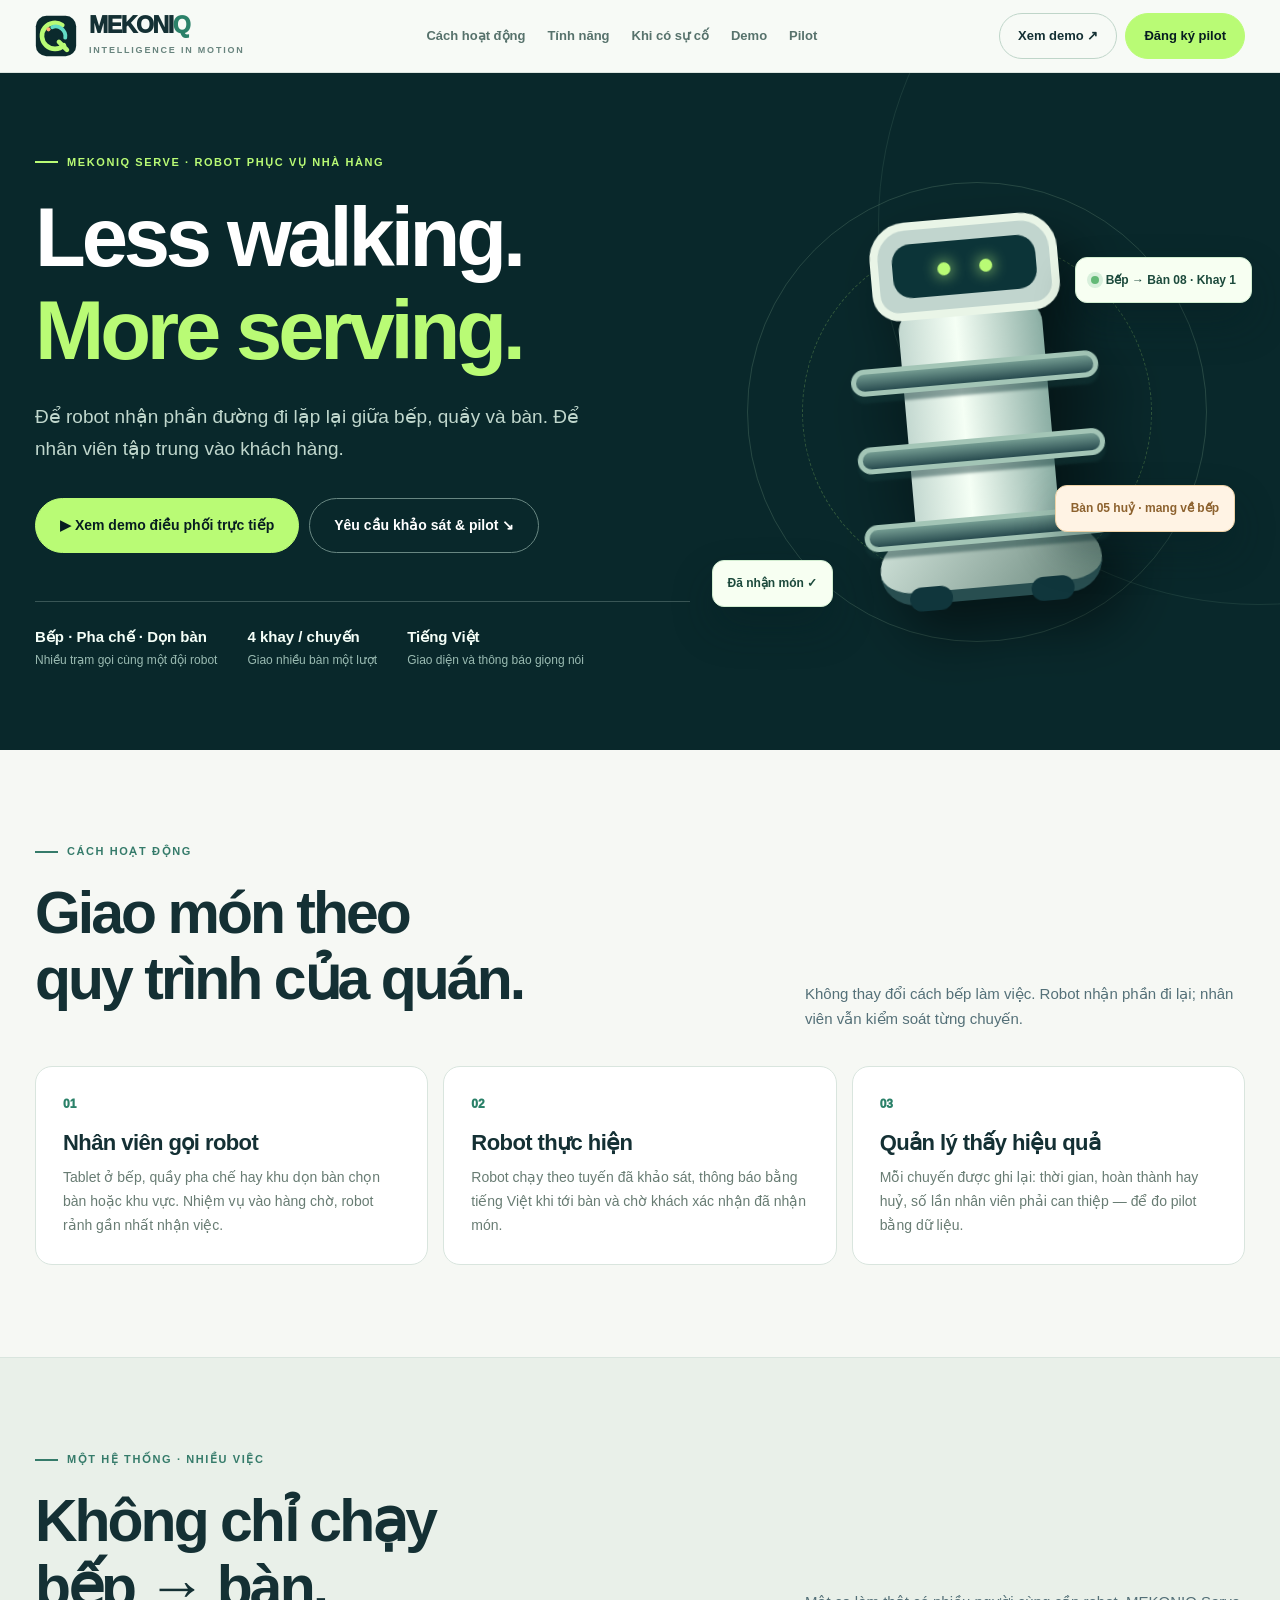
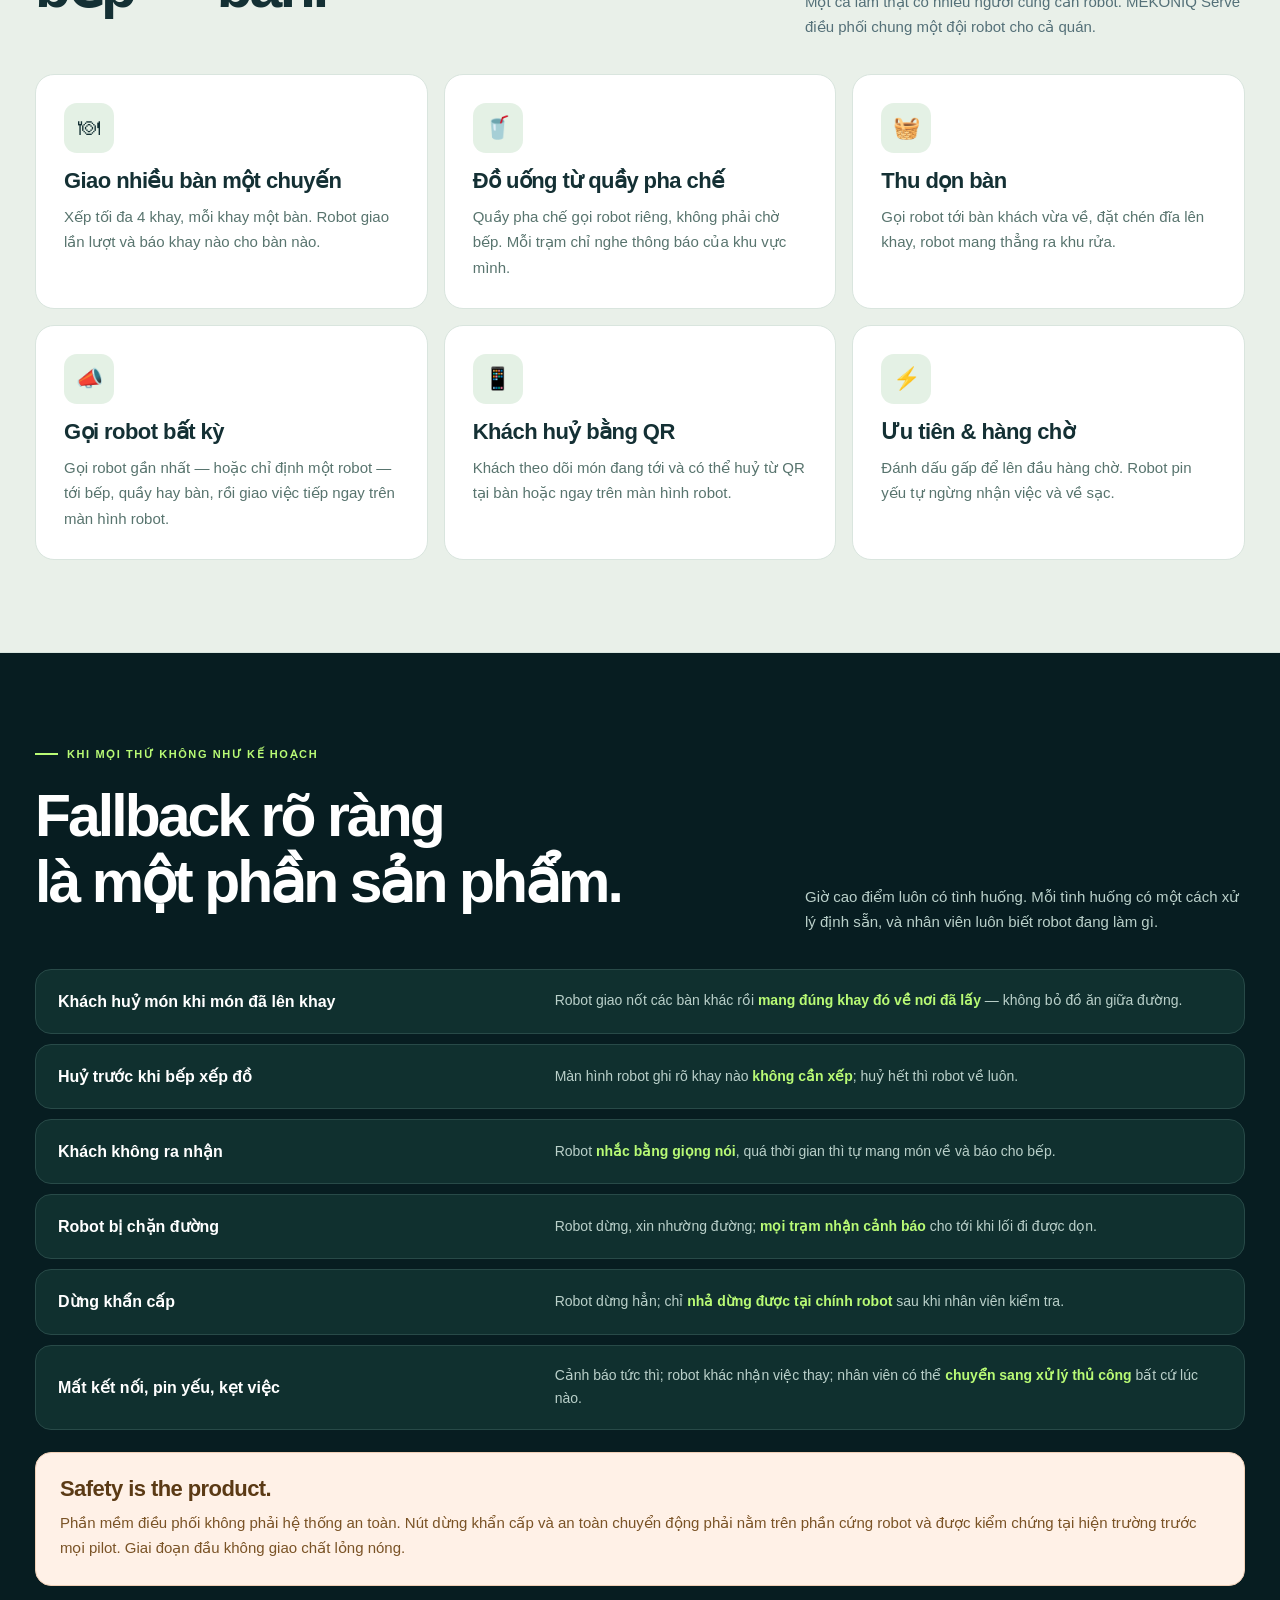
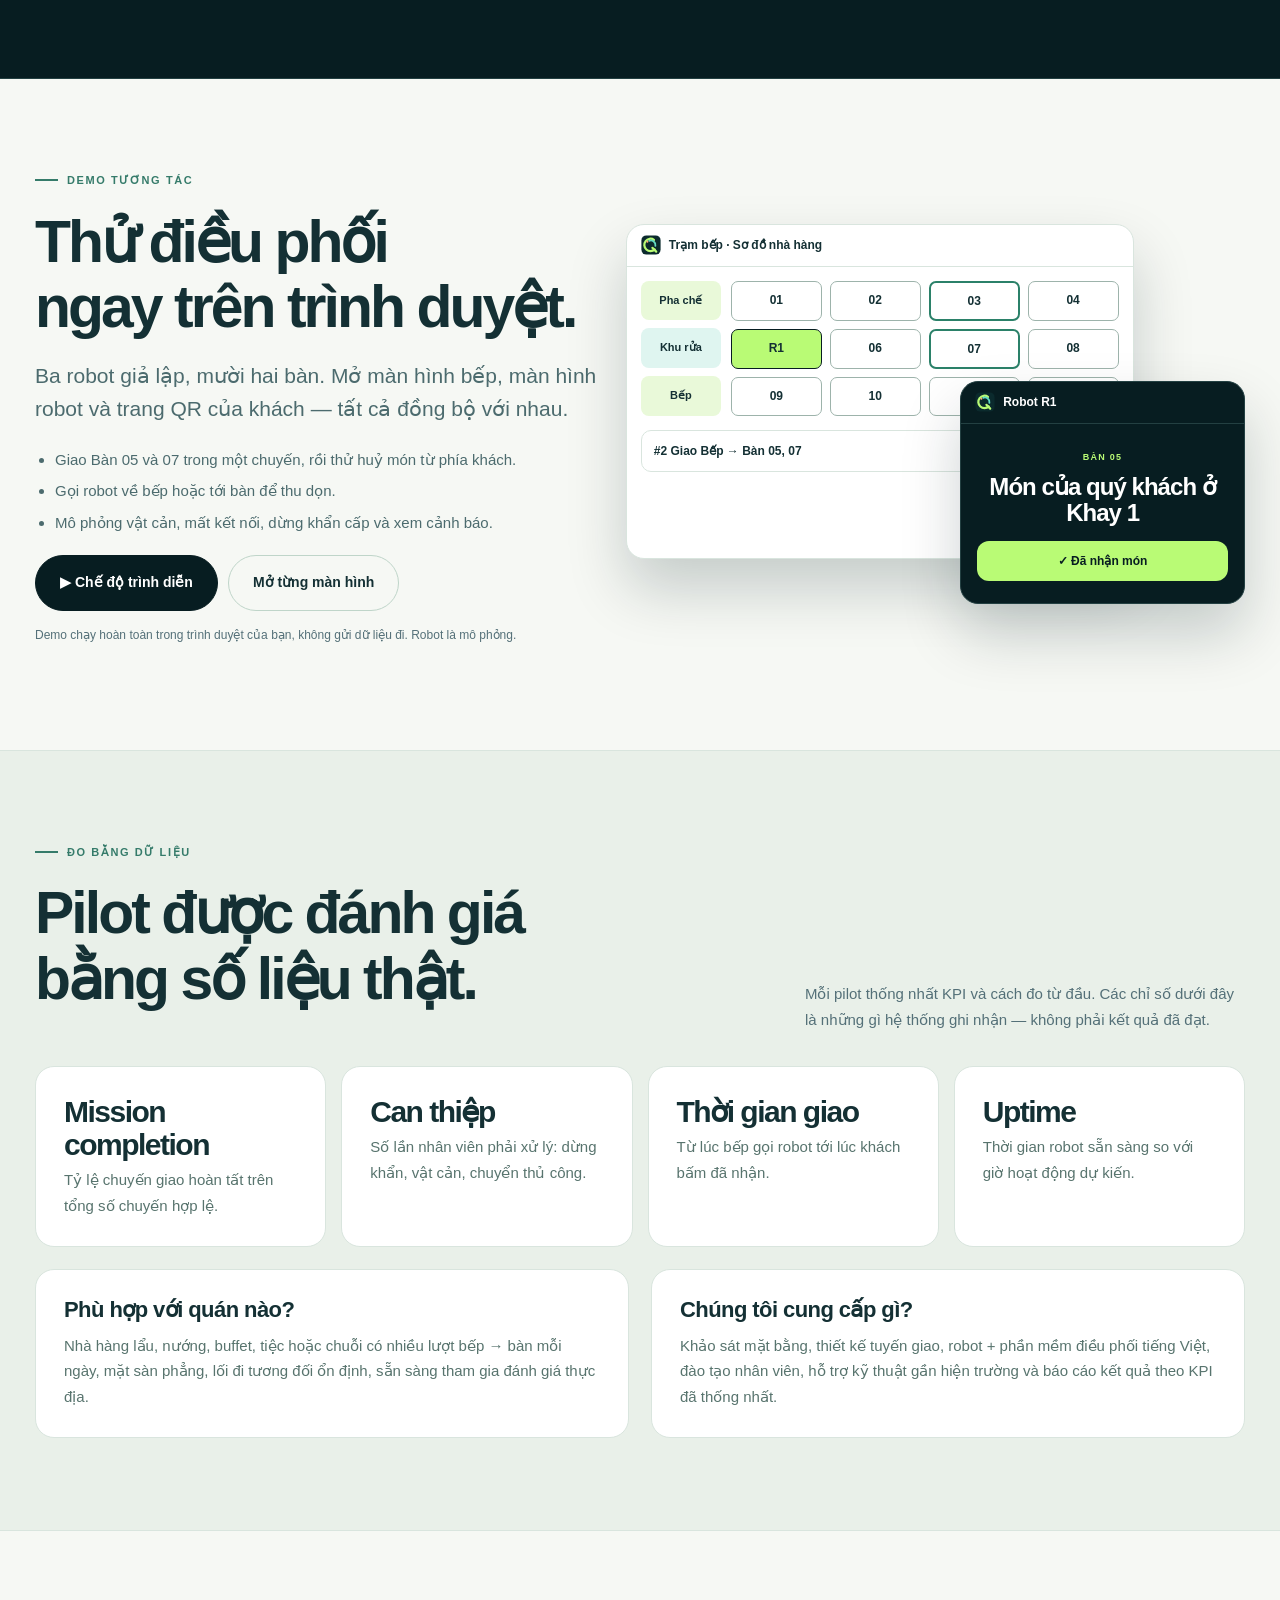
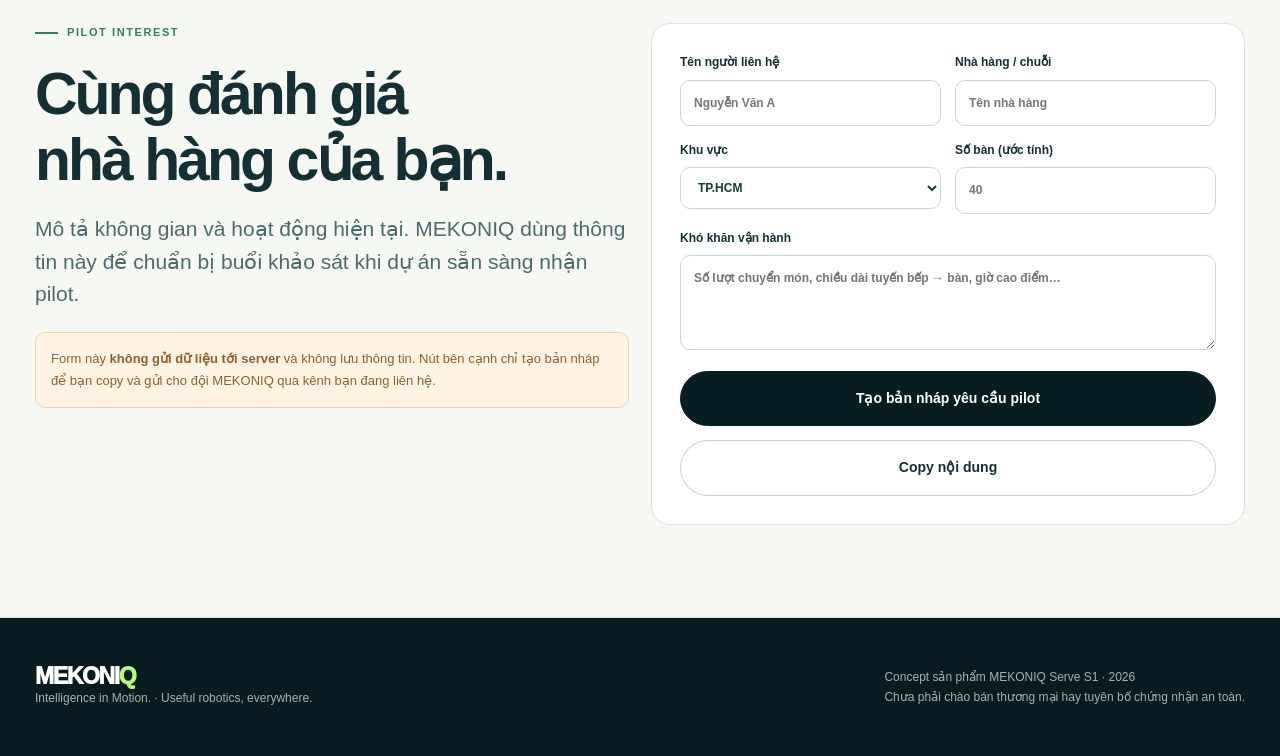
==== index.html @ 447e4af4 "landing page + demo" ====
<!doctype html>
<html lang="vi">
<head>
<meta charset="utf-8">
<meta name="viewport" content="width=device-width,initial-scale=1">
<title>MEKONIQ Serve · Robot phục vụ nhà hàng</title>
<meta name="description" content="MEKONIQ Serve — robot giao món, đồ uống và thu dọn bàn cho nhà hàng Việt Nam. Less walking. More serving. Xem demo điều phối trực tiếp.">
<meta property="og:title" content="MEKONIQ Serve · Less walking. More serving.">
<meta property="og:description" content="Robot giao món trong nhà hàng: điều phối từ nhiều trạm, xử lý huỷ món và sự cố rõ ràng. Xem demo tương tác.">
<meta name="theme-color" content="#071d21">
<link rel="icon" href="demo/logo.svg">
<style>
  :root { --dark: #071d21; --deep: #0d2b2e; --ink: #143034; --gray: #547078; --light: #edf4f0; --pale: #f6f8f4; --mint: #b9fb75; --green: #2b8169;
    --line: #d9e5de; --orange: #ff9f68; --blue: #63dcc5; --radius: 19px; }
  * { box-sizing: border-box; }
  html { scroll-behavior: smooth; scroll-padding-top: 84px; }
  body { margin: 0; color: var(--ink); background: var(--pale); font: 15px/1.7 -apple-system, BlinkMacSystemFont, "Segoe UI", Roboto, Arial, sans-serif; }
  a { color: inherit; text-decoration: none; }
  button, input, select, textarea { font: inherit; }
  button { cursor: pointer; }
  .container { width: min(1210px, calc(100% - 58px)); margin: auto; }
  h1, h2, h3, p { margin-top: 0; }
  h1, h2, h3 { line-height: 1.12; letter-spacing: -.05em; }
  h2 { font-size: clamp(36px, 4.6vw, 62px); margin-bottom: 20px; }
  h3 { font-size: 22px; letter-spacing: -.026em; margin-bottom: 10px; }
  .eyebrow { display: flex; align-items: center; gap: 9px; text-transform: uppercase; letter-spacing: .145em; font-size: 11px; font-weight: 900; color: #357b6a; margin-bottom: 19px; }
  .eyebrow:before { content: ""; width: 23px; height: 2px; background: currentColor; }
  .dark .eyebrow, .hero .eyebrow { color: var(--mint); }
  .lead { font-size: clamp(18px, 2vw, 21px); line-height: 1.56; color: #4c6b6e; }
  .muted { color: var(--gray); }
  .small { font-size: 12px; }

  /* Nav */
  .top { position: sticky; top: 0; z-index: 100; background: rgba(247, 250, 246, .94); backdrop-filter: blur(17px); border-bottom: 1px solid #dce5df; }
  .nav { height: 72px; display: flex; justify-content: space-between; align-items: center; gap: 14px; }
  .identity { display: flex; align-items: center; gap: 12px; white-space: nowrap; }
  .identity img { width: 42px; height: 42px; }
  .wordmark { font-weight: 950; letter-spacing: -.06em; font-size: 23px; line-height: 1; }
  .wordmark span { color: var(--green); }
  .identity small { display: block; letter-spacing: .2em; color: #68847e; text-transform: uppercase; font-size: 9px; font-weight: 850; margin-top: 6px; }
  .navlinks { display: flex; gap: 22px; align-items: center; }
  .navlinks a { font-size: 13px; font-weight: 800; color: #57726c; }
  .navlinks a:hover { color: #1f7064; }
  .btn { border: 1px solid #bfd5c9; border-radius: 999px; padding: 11px 18px; background: transparent; color: var(--ink); font-size: 13px; font-weight: 850;
    display: inline-flex; align-items: center; justify-content: center; gap: 7px; transition: transform .2s, background .2s; white-space: nowrap; }
  .btn:hover { transform: translateY(-2px); }
  .btn.primary { background: var(--mint); border-color: var(--mint); color: var(--dark); }
  .btn.darkbtn { background: var(--dark); border-color: var(--dark); color: #fff; }
  .btn.outline-light { color: #fff; border-color: #688782; }
  .btn.big { padding: 15px 24px; font-size: 14px; }

  /* Hero (from the concept landing in the company blueprint) */
  .hero { background: #09282b; color: #fff; position: relative; overflow: hidden; }
  .hero:after { position: absolute; content: ""; height: 760px; width: 760px; border: 1px solid #5e877435; border-radius: 50%; right: -360px; top: -230px; pointer-events: none; }
  .hero-grid { position: relative; z-index: 1; min-height: 640px; padding: 80px 0; display: grid; grid-template-columns: 1.1fr .9fr; gap: 20px; align-items: center; }
  .hero h1 { font-size: clamp(48px, 6.5vw, 88px); margin: 12px 0 24px; }
  .hero h1 em { font-style: normal; color: var(--mint); }
  .hero p { color: #c0d7cd; font-size: 19px; max-width: 560px; }
  .hero-buttons { display: flex; gap: 10px; flex-wrap: wrap; margin-top: 32px; }
  .hero-meta { display: flex; gap: 30px; flex-wrap: wrap; padding-top: 22px; border-top: 1px solid #395656; margin-top: 48px; color: #9abbb2; font-size: 12px; }
  .hero-meta b { display: block; color: #f5fff8; font-size: 15px; }
  .visual { min-height: 480px; position: relative; display: flex; align-items: center; justify-content: center; }
  .ring { position: absolute; border: 1px solid #729c8147; border-radius: 50%; width: 460px; height: 460px; animation: spin 40s linear infinite; }
  .ring.two { width: 350px; height: 350px; border-color: #b9fb753b; border-style: dashed; animation-direction: reverse; }
  @keyframes spin { to { transform: rotate(360deg); } }
  .robot { width: 230px; height: 398px; position: relative; transform: rotate(-5deg); filter: drop-shadow(20px 30px 27px #0007); z-index: 2; animation: bob 4s ease-in-out infinite; }
  @keyframes bob { 50% { transform: rotate(-5deg) translateY(-8px); } }
  .robot .head { position: absolute; z-index: 3; top: 4px; left: 21px; width: 188px; height: 98px; border: 8px solid #e9f5e7; background: #c1d5ce; border-radius: 37px 37px 27px 27px; }
  .robot .face { position: absolute; inset: 14px; background: #0c3438; border-radius: 19px; display: flex; gap: 29px; align-items: center; justify-content: center; }
  .robot .eye { width: 13px; height: 13px; background: var(--mint); border-radius: 100%; box-shadow: 0 0 15px #c3ff80; animation: blink 5s infinite; }
  @keyframes blink { 0%, 94%, 100% { transform: scaleY(1); } 97% { transform: scaleY(.1); } }
  .robot .body { position: absolute; top: 91px; left: 44px; width: 144px; height: 247px; background: linear-gradient(90deg, #c3d8d0, #f5fff5 40%, #8baea4); border-radius: 23px; }
  .robot .tray { position: absolute; z-index: 5; left: -8px; width: 248px; height: 27px; border-radius: 14px; background: linear-gradient(#739b91, #284b4f); border: 5px solid #a3c5b6; box-shadow: 0 7px 3px #153b3d77; }
  .robot .t1 { top: 147px; } .robot .t2 { top: 225px; } .robot .t3 { top: 303px; }
  .robot .base { position: absolute; bottom: 12px; left: 5px; width: 222px; height: 66px; border-radius: 36px; background: linear-gradient(130deg, #d0e2d9, #67857a); border-bottom: 12px solid #284e50; }
  .robot .wheel { position: absolute; bottom: 5px; background: #10363c; width: 43px; height: 24px; border-radius: 12px; }
  .robot .wa { left: 32px; } .robot .wb { right: 33px; }
  .float { position: absolute; z-index: 8; background: #f7fff2; padding: 12px 15px; border: 1px solid #d1edd0; border-radius: 12px; color: #1c4a3c; box-shadow: 0 20px 40px #071d2155; font-weight: 900; font-size: 12px; }
  .float.one { right: -7px; top: 85px; }
  .float.two { left: 2px; bottom: 45px; }
  .float.three { right: 10px; bottom: 120px; background: #fff3e4; border-color: #efd2a6; color: #8d622f; }
  .float i { display: inline-block; width: 8px; height: 8px; border-radius: 50%; background: #63b977; box-shadow: 0 0 0 4px #d8f0dc; margin-right: 7px; }
  @media (prefers-reduced-motion: reduce) { .ring, .robot, .robot .eye { animation: none; } html { scroll-behavior: auto; } }

  /* Sections */
  .section { padding: 92px 0; border-bottom: 1px solid var(--line); }
  .section.tint { background: #e9f0e9; }
  .section.dark { background: var(--dark); color: #fff; border-color: #234042; }
  .section.dark p { color: #bad0ca; }
  .section-head { display: flex; justify-content: space-between; gap: 28px; align-items: flex-end; margin-bottom: 34px; }
  .section-head p { max-width: 440px; margin: 0; color: var(--gray); }
  .dark .section-head p { color: #bad0ca; }
  .cols2 { display: grid; grid-template-columns: 1fr 1fr; gap: 22px; }
  .cols3 { display: grid; grid-template-columns: repeat(3, 1fr); gap: 16px; }
  .cols4 { display: grid; grid-template-columns: repeat(4, 1fr); gap: 15px; }
  .card { background: #fff; border: 1px solid var(--line); border-radius: var(--radius); padding: 28px; min-width: 0; }
  .card p { color: #58746e; margin-bottom: 0; }
  .card.darkcard { background: #183b3c; color: #f5fff8; border-color: #345b53; }
  .card.darkcard p { color: #b4cec4; }
  .iconbox { width: 50px; height: 50px; border-radius: 13px; background: #e4f1e5; display: grid; place-items: center; font-size: 22px; margin-bottom: 16px; }
  .darkcard .iconbox { background: #234a4a; }
  .steps { counter-reset: s; display: grid; grid-template-columns: repeat(3, 1fr); gap: 15px; }
  .step { background: #fff; border: 1px solid var(--line); padding: 27px; border-radius: 17px; }
  .step:before { counter-increment: s; content: "0" counter(s); display: block; color: var(--green); font-size: 12px; font-weight: 950; margin-bottom: 17px; }
  .step p { color: #687c73; font-size: 14px; margin: 0; }
  .callout { background: #e1efdf; border: 1px solid #bfdbbc; border-radius: 16px; padding: 24px; }
  .callout.warn { background: #fff1e7; border-color: #f1d0b7; }
  .callout h3 { margin: 0 0 8px; }
  .callout p { margin: 0; }

  /* Fallback table */
  .cases { display: grid; gap: 10px; }
  .case { display: grid; grid-template-columns: 1fr 1.4fr; gap: 20px; align-items: center; padding: 18px 22px; border-radius: 16px; background: #10302f; border: 1px solid #284a48; }
  .case b { font-size: 16px; color: #fff; }
  .case span { color: #bad0ca; font-size: 14px; }
  .case span strong { color: var(--mint); font-weight: 800; }

  /* Demo block */
  .demo { display: grid; grid-template-columns: 1fr 1.1fr; gap: 28px; align-items: center; }
  .screens { position: relative; min-height: 380px; }
  .scr { position: absolute; border-radius: 18px; box-shadow: 0 30px 60px #071d2133; overflow: hidden; border: 1px solid var(--line); background: #fff; font-size: 12px; }
  .scr .bar { display: flex; align-items: center; gap: 8px; padding: 10px 14px; border-bottom: 1px solid var(--line); font-weight: 900; }
  .scr .bar img { width: 20px; }
  .scr.station { inset: 0 18% 12% 0; }
  .scr.robotscr { right: 0; bottom: 0; width: 46%; background: var(--dark); color: #fff; border-color: #234042; }
  .scr.robotscr .bar { border-color: #234042; }
  .map { display: grid; grid-template-columns: 80px 1fr; gap: 10px; padding: 14px; }
  .zones { display: grid; gap: 8px; }
  .zones div { border-radius: 8px; padding: 10px 6px; text-align: center; font-weight: 800; font-size: 11px; background: #e9f9d9; }
  .zones div:nth-child(2) { background: #dff5f0; }
  .tbls { display: grid; grid-template-columns: repeat(4, 1fr); gap: 8px; align-content: center; }
  .tbls span { border: 1.5px solid #9db3ab; border-radius: 7px; text-align: center; padding: 8px 0; font-weight: 900; }
  .tbls span.on { border-color: var(--green); border-width: 2.5px; }
  .tbls span.r { background: var(--mint); border-color: var(--dark); }
  .mrow { margin: 0 14px 14px; padding: 10px 12px; border: 1px solid var(--line); border-radius: 10px; display: flex; justify-content: space-between; gap: 8px; }
  .mrow em { font-style: normal; background: #e4f6f2; border-radius: 99px; padding: 0 8px; font-weight: 800; }
  .robotscr .inner { padding: 22px 16px; text-align: center; }
  .robotscr .inner small { color: var(--mint); font-weight: 900; letter-spacing: .14em; font-size: 9px; }
  .robotscr .inner b { display: block; font-size: 24px; letter-spacing: -.04em; line-height: 1.1; margin: 8px 0 14px; }
  .robotscr .inner i { display: block; font-style: normal; background: var(--mint); color: var(--dark); border-radius: 12px; padding: 10px; font-weight: 900; }
  .demo ul { padding-left: 20px; color: #4c6b6e; }
  .demo li { margin-bottom: 6px; }

  .kpis .card b { display: block; font-size: 30px; letter-spacing: -.05em; line-height: 1.1; margin-bottom: 6px; }

  /* Form */
  .form { display: grid; grid-template-columns: 1fr 1fr; gap: 14px; }
  .form label { display: block; font-size: 12px; font-weight: 850; }
  .form input, .form select, .form textarea { width: 100%; border: 1px solid #c6d8ca; background: #fff; border-radius: 10px; padding: 12px 13px; margin-top: 7px; color: #173c33; }
  .form textarea { min-height: 95px; resize: vertical; }
  .form .wide { grid-column: span 2; }
  .form .output { border: 1px solid #cae3c0; background: #edfae5; padding: 14px; border-radius: 10px; white-space: pre-wrap; word-break: break-word; font-size: 12px; }
  .note { background: #fff3e4; border: 1px solid #efd2a6; border-radius: 10px; padding: 15px; color: #8d622f; font-size: 13px; }

  .footer { background: #081b20; padding: 47px 0; color: #abc7bb; }
  .footer .content { display: flex; justify-content: space-between; gap: 22px; align-items: center; flex-wrap: wrap; }
  .footer .wordmark { color: #fff; }
  .footer .wordmark span { color: var(--mint); }
  .foot-note { font-size: 12px; color: #9cb6a9; }

  @media (max-width: 1100px) {
    .navlinks { display: none; }
    .cols4 { grid-template-columns: repeat(2, 1fr); }
    .visual { transform: scale(.88); }
  }
  @media (max-width: 860px) {
    .container { width: calc(100% - 32px); }
    .hero-grid { grid-template-columns: 1fr; padding: 56px 0 10px; gap: 0; min-height: 0; }
    .visual { min-height: 380px; transform: scale(.75); transform-origin: center top; }
    .float.one { right: 10px; } .float.two { left: 8px; }
    .section { padding: 62px 0; }
    .section-head { display: block; }
    .section-head p { margin-top: 14px; }
    .cols2, .cols3, .steps, .demo { grid-template-columns: 1fr; }
    .case { grid-template-columns: 1fr; gap: 4px; }
    .form { grid-template-columns: 1fr; }
    .form .wide { grid-column: 1; }
    .hero-buttons .btn { width: 100%; }
    .card { padding: 22px; }
    .screens { min-height: 340px; }
  }
  @media (max-width: 520px) {
    .cols4 { grid-template-columns: 1fr; }
    .nav .btn.primary { display: none; }
    .scr.robotscr { width: 58%; }
  }
</style>
</head>
<body>
<header class="top"><div class="container nav">
  <a class="identity" href="#top" aria-label="MEKONIQ — trang chủ"><img src="demo/logo.svg" alt="">
    <div><div class="wordmark">MEKONI<span>Q</span></div><small>Intelligence in Motion</small></div></a>
  <nav class="navlinks" aria-label="Chính">
    <a href="#how">Cách hoạt động</a><a href="#capabilities">Tính năng</a><a href="#fallback">Khi có sự cố</a><a href="#demo">Demo</a><a href="#pilot">Pilot</a>
  </nav>
  <div style="display:flex;gap:8px"><a class="btn" href="demo/showcase.html">Xem demo ↗</a><a class="btn primary" href="#pilot">Đăng ký pilot</a></div>
</div></header>

<main id="top">
  <section class="hero"><div class="container hero-grid">
    <div>
      <div class="eyebrow">MEKONIQ Serve · Robot phục vụ nhà hàng</div>
      <h1>Less walking.<br><em>More serving.</em></h1>
      <p>Để robot nhận phần đường đi lặp lại giữa bếp, quầy và bàn. Để nhân viên tập trung vào khách hàng.</p>
      <div class="hero-buttons">
        <a href="demo/showcase.html" class="btn primary big">▶ Xem demo điều phối trực tiếp</a>
        <a href="#pilot" class="btn outline-light big">Yêu cầu khảo sát &amp; pilot ↘</a>
      </div>
      <div class="hero-meta">
        <div><b>Bếp · Pha chế · Dọn bàn</b>Nhiều trạm gọi cùng một đội robot</div>
        <div><b>4 khay / chuyến</b>Giao nhiều bàn một lượt</div>
        <div><b>Tiếng Việt</b>Giao diện và thông báo giọng nói</div>
      </div>
    </div>
    <div class="visual" aria-hidden="true">
      <div class="ring"></div><div class="ring two"></div>
      <div class="robot"><div class="head"><div class="face"><i class="eye"></i><i class="eye"></i></div></div><div class="body"></div>
        <div class="tray t1"></div><div class="tray t2"></div><div class="tray t3"></div><div class="base"></div><div class="wheel wa"></div><div class="wheel wb"></div></div>
      <div class="float one"><i></i>Bếp → Bàn 08 · Khay 1</div>
      <div class="float two">Đã nhận món ✓</div>
      <div class="float three">Bàn 05 huỷ · mang về bếp</div>
    </div>
  </div></section>

  <section class="section" id="how"><div class="container">
    <div class="section-head"><div><div class="eyebrow">Cách hoạt động</div><h2>Giao món theo<br>quy trình của quán.</h2></div>
      <p>Không thay đổi cách bếp làm việc. Robot nhận phần đi lại; nhân viên vẫn kiểm soát từng chuyến.</p></div>
    <div class="steps">
      <div class="step"><h3>Nhân viên gọi robot</h3><p>Tablet ở bếp, quầy pha chế hay khu dọn bàn chọn bàn hoặc khu vực. Nhiệm vụ vào hàng chờ, robot rảnh gần nhất nhận việc.</p></div>
      <div class="step"><h3>Robot thực hiện</h3><p>Robot chạy theo tuyến đã khảo sát, thông báo bằng tiếng Việt khi tới bàn và chờ khách xác nhận đã nhận món.</p></div>
      <div class="step"><h3>Quản lý thấy hiệu quả</h3><p>Mỗi chuyến được ghi lại: thời gian, hoàn thành hay huỷ, số lần nhân viên phải can thiệp — để đo pilot bằng dữ liệu.</p></div>
    </div>
  </div></section>

  <section class="section tint" id="capabilities"><div class="container">
    <div class="section-head"><div><div class="eyebrow">Một hệ thống · nhiều việc</div><h2>Không chỉ chạy<br>bếp → bàn.</h2></div>
      <p>Một ca làm thật có nhiều người cùng cần robot. MEKONIQ Serve điều phối chung một đội robot cho cả quán.</p></div>
    <div class="cols3">
      <div class="card"><div class="iconbox">🍽</div><h3>Giao nhiều bàn một chuyến</h3><p>Xếp tối đa 4 khay, mỗi khay một bàn. Robot giao lần lượt và báo khay nào cho bàn nào.</p></div>
      <div class="card"><div class="iconbox">🥤</div><h3>Đồ uống từ quầy pha chế</h3><p>Quầy pha chế gọi robot riêng, không phải chờ bếp. Mỗi trạm chỉ nghe thông báo của khu vực mình.</p></div>
      <div class="card"><div class="iconbox">🧺</div><h3>Thu dọn bàn</h3><p>Gọi robot tới bàn khách vừa về, đặt chén đĩa lên khay, robot mang thẳng ra khu rửa.</p></div>
      <div class="card"><div class="iconbox">📣</div><h3>Gọi robot bất kỳ</h3><p>Gọi robot gần nhất — hoặc chỉ định một robot — tới bếp, quầy hay bàn, rồi giao việc tiếp ngay trên màn hình robot.</p></div>
      <div class="card"><div class="iconbox">📱</div><h3>Khách huỷ bằng QR</h3><p>Khách theo dõi món đang tới và có thể huỷ từ QR tại bàn hoặc ngay trên màn hình robot.</p></div>
      <div class="card"><div class="iconbox">⚡</div><h3>Ưu tiên &amp; hàng chờ</h3><p>Đánh dấu gấp để lên đầu hàng chờ. Robot pin yếu tự ngừng nhận việc và về sạc.</p></div>
    </div>
  </div></section>

  <section class="section dark" id="fallback"><div class="container">
    <div class="section-head"><div><div class="eyebrow">Khi mọi thứ không như kế hoạch</div><h2>Fallback rõ ràng<br>là một phần sản phẩm.</h2></div>
      <p>Giờ cao điểm luôn có tình huống. Mỗi tình huống có một cách xử lý định sẵn, và nhân viên luôn biết robot đang làm gì.</p></div>
    <div class="cases">
      <div class="case"><b>Khách huỷ món khi món đã lên khay</b><span>Robot giao nốt các bàn khác rồi <strong>mang đúng khay đó về nơi đã lấy</strong> — không bỏ đồ ăn giữa đường.</span></div>
      <div class="case"><b>Huỷ trước khi bếp xếp đồ</b><span>Màn hình robot ghi rõ khay nào <strong>không cần xếp</strong>; huỷ hết thì robot về luôn.</span></div>
      <div class="case"><b>Khách không ra nhận</b><span>Robot <strong>nhắc bằng giọng nói</strong>, quá thời gian thì tự mang món về và báo cho bếp.</span></div>
      <div class="case"><b>Robot bị chặn đường</b><span>Robot dừng, xin nhường đường; <strong>mọi trạm nhận cảnh báo</strong> cho tới khi lối đi được dọn.</span></div>
      <div class="case"><b>Dừng khẩn cấp</b><span>Robot dừng hẳn; chỉ <strong>nhả dừng được tại chính robot</strong> sau khi nhân viên kiểm tra.</span></div>
      <div class="case"><b>Mất kết nối, pin yếu, kẹt việc</b><span>Cảnh báo tức thì; robot khác nhận việc thay; nhân viên có thể <strong>chuyển sang xử lý thủ công</strong> bất cứ lúc nào.</span></div>
    </div>
    <div class="callout warn" style="margin-top:22px;color:#5b3a15"><h3>Safety is the product.</h3><p style="color:#7a5326">Phần mềm điều phối không phải hệ thống an toàn. Nút dừng khẩn cấp và an toàn chuyển động phải nằm trên phần cứng robot và được kiểm chứng tại hiện trường trước mọi pilot. Giai đoạn đầu không giao chất lỏng nóng.</p></div>
  </div></section>

  <section class="section" id="demo"><div class="container demo">
    <div>
      <div class="eyebrow">Demo tương tác</div>
      <h2>Thử điều phối<br>ngay trên trình duyệt.</h2>
      <p class="lead">Ba robot giả lập, mười hai bàn. Mở màn hình bếp, màn hình robot và trang QR của khách — tất cả đồng bộ với nhau.</p>
      <ul>
        <li>Giao Bàn 05 và 07 trong một chuyến, rồi thử huỷ món từ phía khách.</li>
        <li>Gọi robot về bếp hoặc tới bàn để thu dọn.</li>
        <li>Mô phỏng vật cản, mất kết nối, dừng khẩn cấp và xem cảnh báo.</li>
      </ul>
      <div class="hero-buttons" style="margin-top:20px">
        <a class="btn darkbtn big" href="demo/showcase.html">▶ Chế độ trình diễn</a>
        <a class="btn big" href="demo/">Mở từng màn hình</a>
      </div>
      <p class="small muted" style="margin-top:14px">Demo chạy hoàn toàn trong trình duyệt của bạn, không gửi dữ liệu đi. Robot là mô phỏng.</p>
    </div>
    <a class="screens" href="demo/showcase.html" aria-label="Mở demo">
      <div class="scr station">
        <div class="bar"><img src="demo/logo.svg" alt="">Trạm bếp · Sơ đồ nhà hàng</div>
        <div class="map">
          <div class="zones"><div>Pha chế</div><div>Khu rửa</div><div>Bếp</div></div>
          <div class="tbls"><span>01</span><span>02</span><span class="on">03</span><span>04</span><span class="r">R1</span><span>06</span><span class="on">07</span><span>08</span><span>09</span><span>10</span><span>11</span><span>12</span></div>
        </div>
        <div class="mrow"><b>#2 Giao Bếp → Bàn 05, 07</b><em>R1 · Giao cho khách</em></div>
      </div>
      <div class="scr robotscr">
        <div class="bar"><img src="demo/logo.svg" alt="">Robot R1</div>
        <div class="inner"><small>BÀN 05</small><b>Món của quý khách ở Khay 1</b><i>✓ Đã nhận món</i></div>
      </div>
    </a>
  </div></section>

  <section class="section tint"><div class="container">
    <div class="section-head"><div><div class="eyebrow">Đo bằng dữ liệu</div><h2>Pilot được đánh giá<br>bằng số liệu thật.</h2></div>
      <p>Mỗi pilot thống nhất KPI và cách đo từ đầu. Các chỉ số dưới đây là những gì hệ thống ghi nhận — không phải kết quả đã đạt.</p></div>
    <div class="cols4 kpis">
      <div class="card"><b>Mission completion</b><p>Tỷ lệ chuyến giao hoàn tất trên tổng số chuyến hợp lệ.</p></div>
      <div class="card"><b>Can thiệp</b><p>Số lần nhân viên phải xử lý: dừng khẩn, vật cản, chuyển thủ công.</p></div>
      <div class="card"><b>Thời gian giao</b><p>Từ lúc bếp gọi robot tới lúc khách bấm đã nhận.</p></div>
      <div class="card"><b>Uptime</b><p>Thời gian robot sẵn sàng so với giờ hoạt động dự kiến.</p></div>
    </div>
    <div class="cols2" style="margin-top:22px">
      <div class="card"><h3>Phù hợp với quán nào?</h3><p>Nhà hàng lẩu, nướng, buffet, tiệc hoặc chuỗi có nhiều lượt bếp → bàn mỗi ngày, mặt sàn phẳng, lối đi tương đối ổn định, sẵn sàng tham gia đánh giá thực địa.</p></div>
      <div class="card"><h3>Chúng tôi cung cấp gì?</h3><p>Khảo sát mặt bằng, thiết kế tuyến giao, robot + phần mềm điều phối tiếng Việt, đào tạo nhân viên, hỗ trợ kỹ thuật gần hiện trường và báo cáo kết quả theo KPI đã thống nhất.</p></div>
    </div>
  </div></section>

  <section class="section" id="pilot"><div class="container cols2">
    <div>
      <div class="eyebrow">Pilot interest</div>
      <h2>Cùng đánh giá<br>nhà hàng của bạn.</h2>
      <p class="lead">Mô tả không gian và hoạt động hiện tại. MEKONIQ dùng thông tin này để chuẩn bị buổi khảo sát khi dự án sẵn sàng nhận pilot.</p>
      <div class="note">Form này <strong>không gửi dữ liệu tới server</strong> và không lưu thông tin. Nút bên cạnh chỉ tạo bản nháp để bạn copy và gửi cho đội MEKONIQ qua kênh bạn đang liên hệ.</div>
    </div>
    <div class="card">
      <form class="form" id="lead">
        <label>Tên người liên hệ<input name="name" required maxlength="80" placeholder="Nguyễn Văn A" autocomplete="name"></label>
        <label>Nhà hàng / chuỗi<input name="restaurant" required maxlength="120" placeholder="Tên nhà hàng" autocomplete="organization"></label>
        <label>Khu vực<select name="city"><option>TP.HCM</option><option>Hà Nội</option><option>Khác</option></select></label>
        <label>Số bàn (ước tính)<input name="tables" type="number" min="1" max="2000" placeholder="40"></label>
        <label class="wide">Khó khăn vận hành<textarea name="problem" maxlength="1000" placeholder="Số lượt chuyển món, chiều dài tuyến bếp → bàn, giờ cao điểm…"></textarea></label>
        <button class="btn darkbtn big wide" type="submit">Tạo bản nháp yêu cầu pilot</button>
        <div class="output wide" id="leadOut" hidden></div>
        <button type="button" class="btn big wide" id="leadCopy" hidden>Copy nội dung</button>
      </form>
    </div>
  </div></section>
</main>

<footer class="footer"><div class="container content">
  <div><div class="wordmark">MEKONI<span>Q</span></div><div class="foot-note">Intelligence in Motion. · Useful robotics, everywhere.</div></div>
  <div class="foot-note">Concept sản phẩm MEKONIQ Serve S1 · 2026<br>Chưa phải chào bán thương mại hay tuyên bố chứng nhận an toàn.</div>
</div></footer>

<script>
(() => {
  const form = document.getElementById('lead'), out = document.getElementById('leadOut'), copy = document.getElementById('leadCopy');
  let draft = '';
  form.addEventListener('submit', e => {
    e.preventDefault();
    const v = n => form.elements[n].value.trim();
    draft = `MEKONIQ SERVE — YÊU CẦU KHẢO SÁT & PILOT\nNgười liên hệ: ${v('name')}\nNhà hàng: ${v('restaurant')}\nKhu vực: ${v('city')}\nSố bàn: ${v('tables') || 'Chưa rõ'}\nKhó khăn vận hành: ${v('problem') || 'Chưa mô tả'}\n\n(Bản nháp tạo trên trang, chưa được gửi đi.)`;
    out.textContent = draft; out.hidden = false; copy.hidden = false; copy.textContent = 'Copy nội dung';
  });
  copy.addEventListener('click', () => {
    const fail = () => { copy.textContent = 'Hãy bôi đen và copy bản nháp phía trên'; };
    if (navigator.clipboard) navigator.clipboard.writeText(draft).then(() => { copy.textContent = '✓ Đã copy'; }, fail);
    else fail();
  });
})();
</script>
</body>
</html>
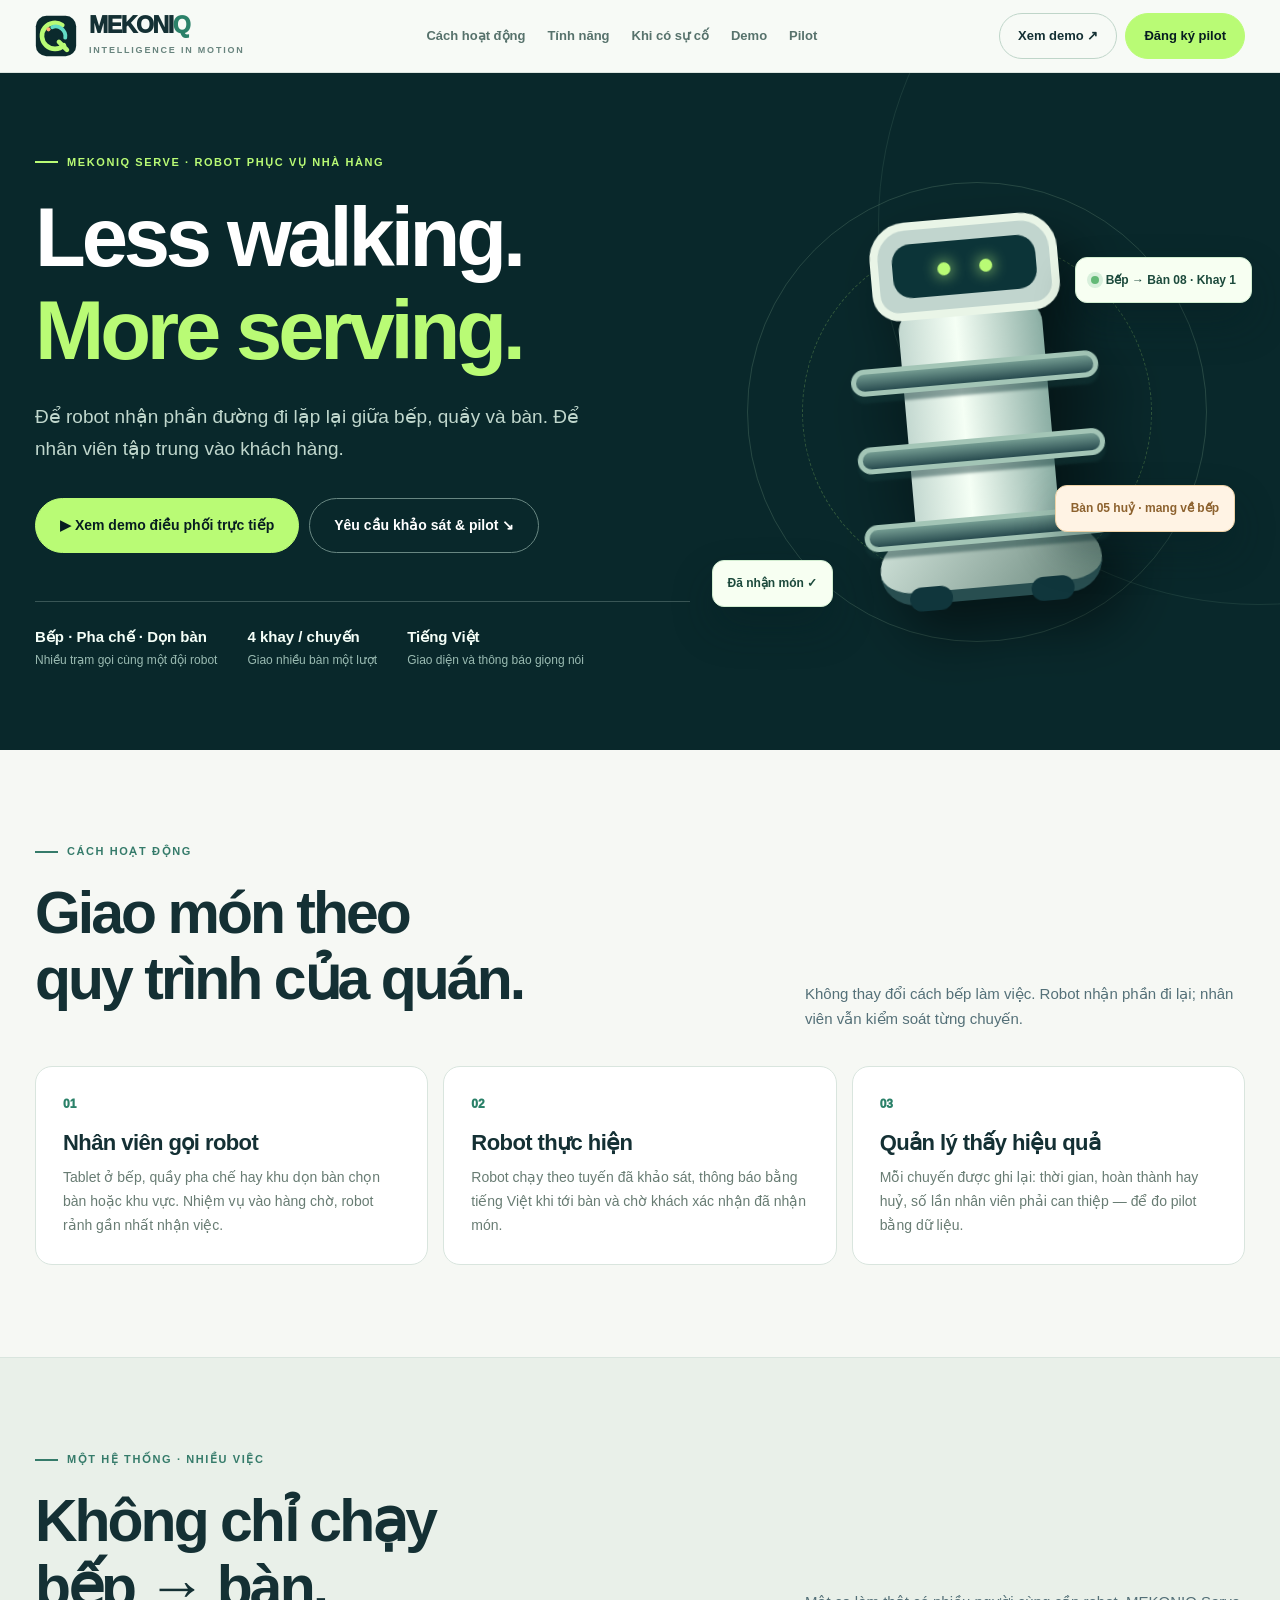
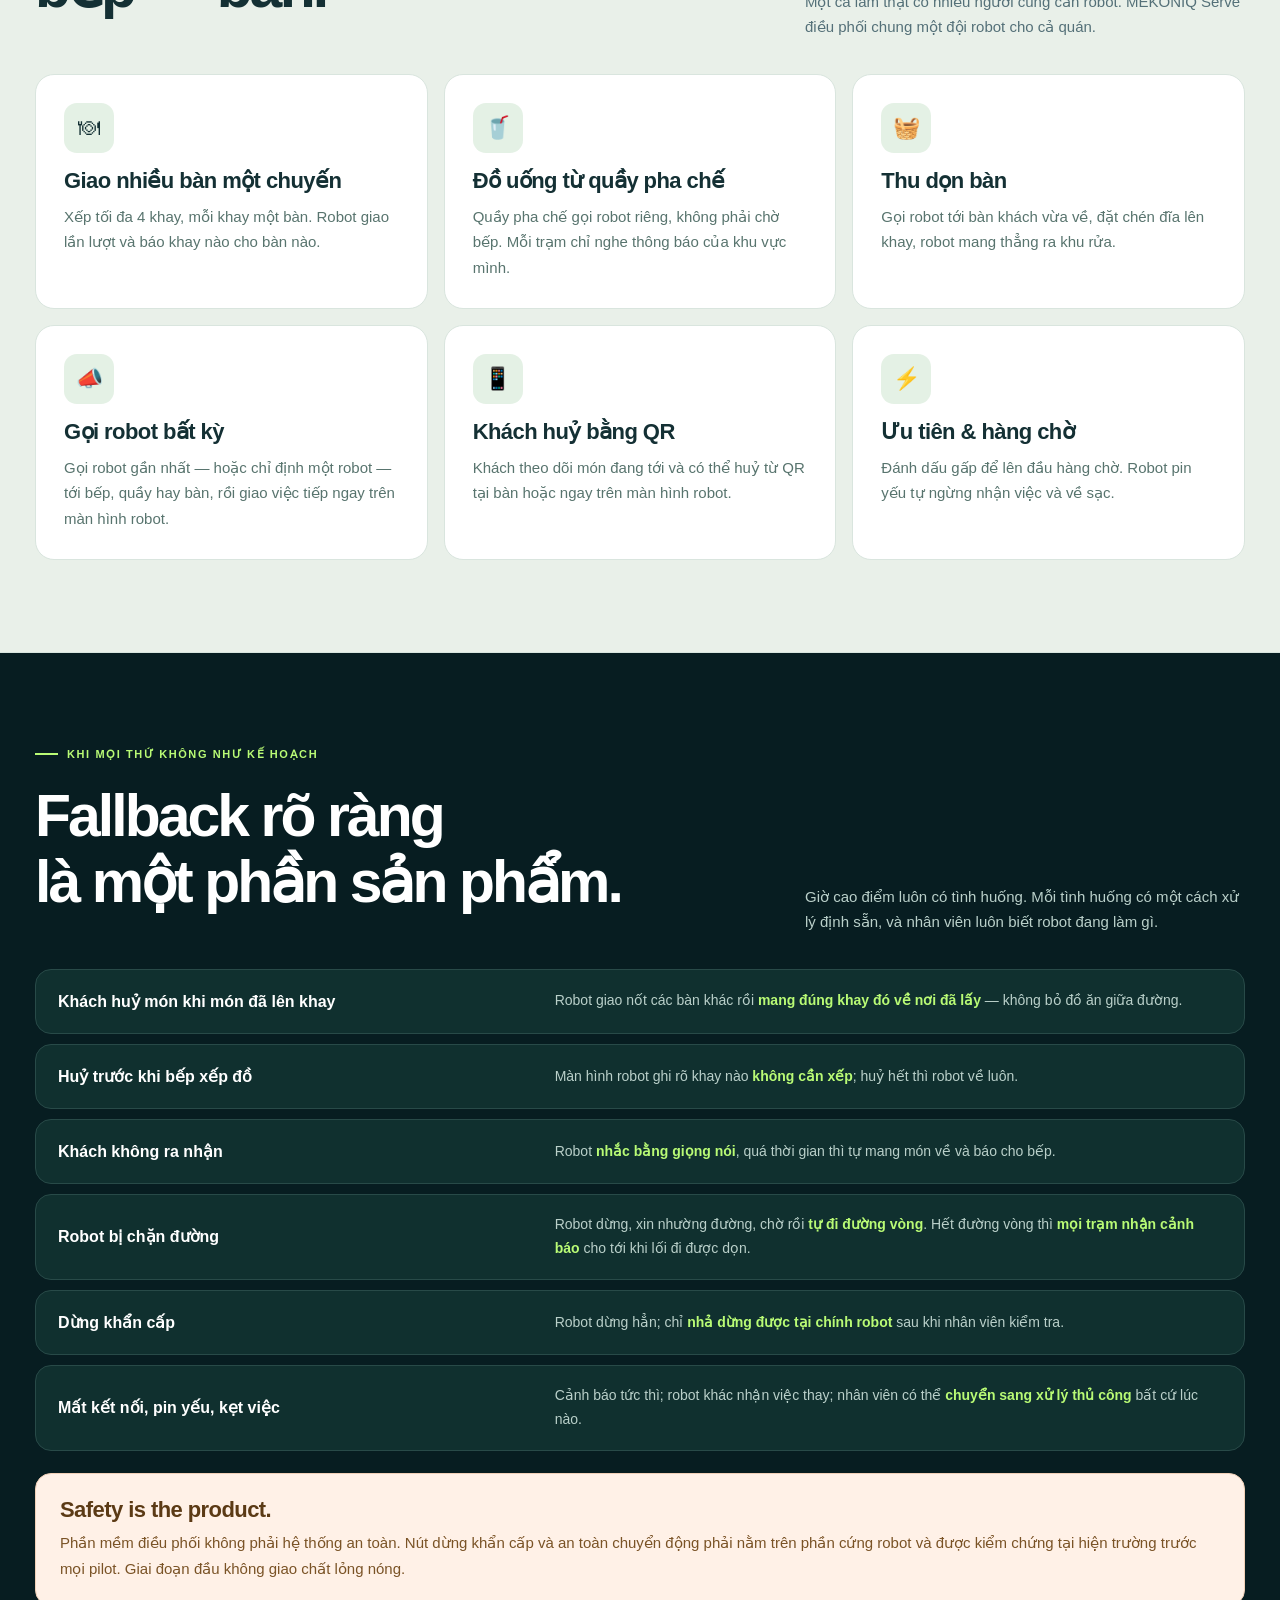
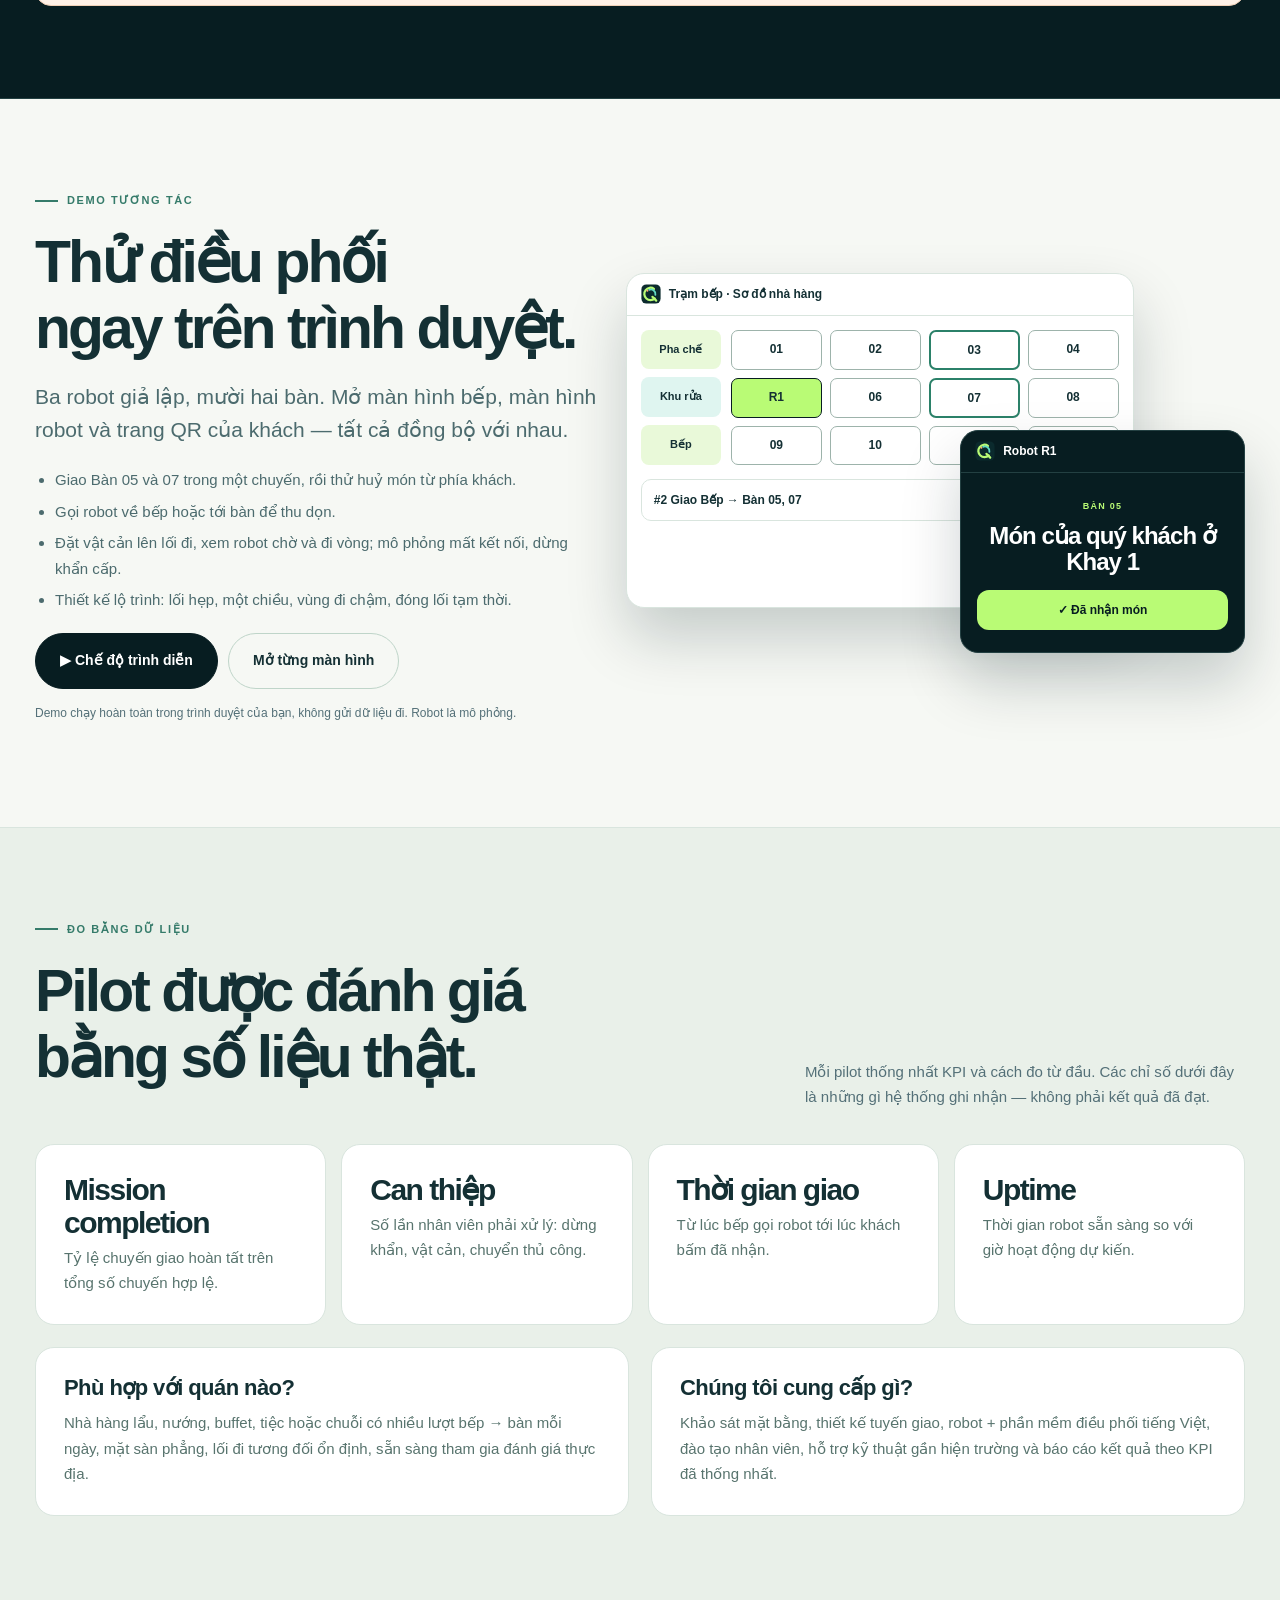
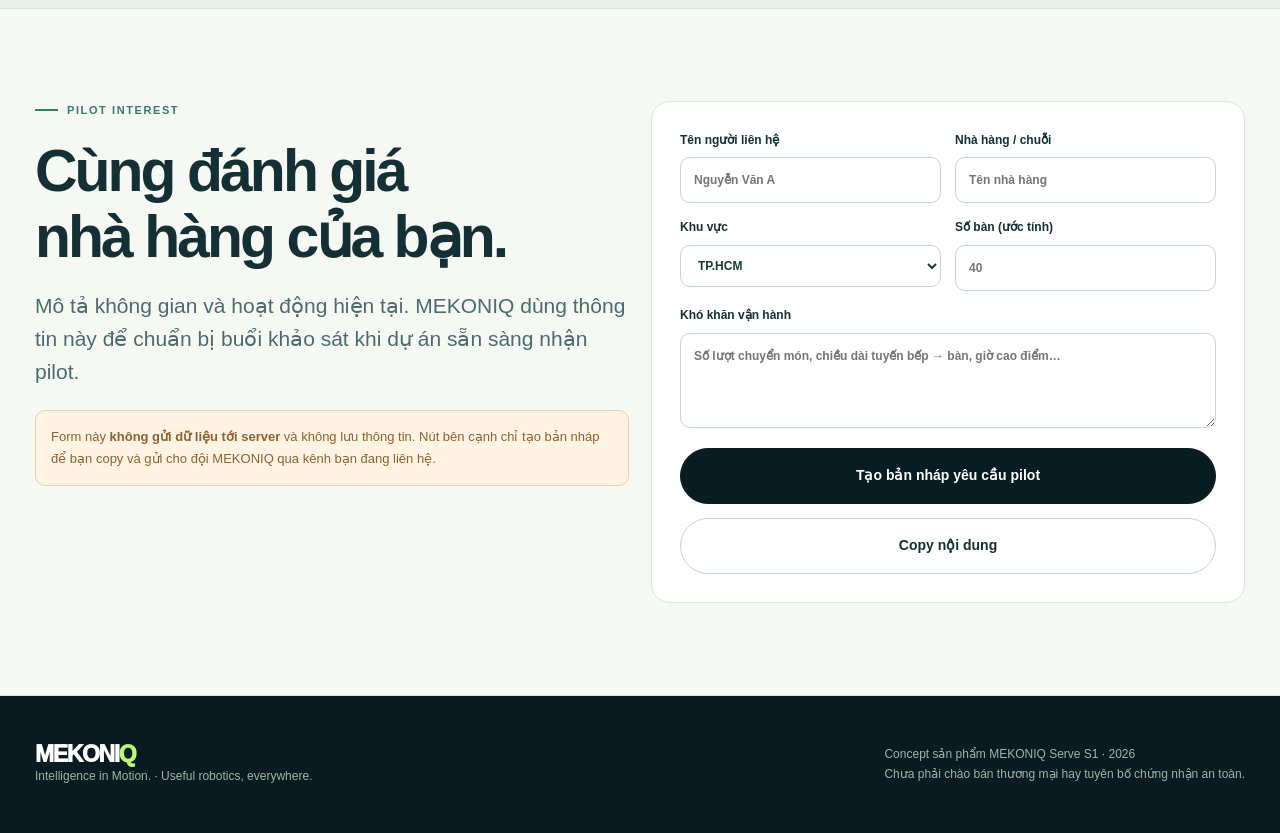
==== commit dcf217c3: "update demo" ====
--- a/index.html
+++ b/index.html
@@ -252,7 +252,7 @@
       <div class="case"><b>Khách huỷ món khi món đã lên khay</b><span>Robot giao nốt các bàn khác rồi <strong>mang đúng khay đó về nơi đã lấy</strong> — không bỏ đồ ăn giữa đường.</span></div>
       <div class="case"><b>Huỷ trước khi bếp xếp đồ</b><span>Màn hình robot ghi rõ khay nào <strong>không cần xếp</strong>; huỷ hết thì robot về luôn.</span></div>
       <div class="case"><b>Khách không ra nhận</b><span>Robot <strong>nhắc bằng giọng nói</strong>, quá thời gian thì tự mang món về và báo cho bếp.</span></div>
-      <div class="case"><b>Robot bị chặn đường</b><span>Robot dừng, xin nhường đường; <strong>mọi trạm nhận cảnh báo</strong> cho tới khi lối đi được dọn.</span></div>
+      <div class="case"><b>Robot bị chặn đường</b><span>Robot dừng, xin nhường đường, chờ rồi <strong>tự đi đường vòng</strong>. Hết đường vòng thì <strong>mọi trạm nhận cảnh báo</strong> cho tới khi lối đi được dọn.</span></div>
       <div class="case"><b>Dừng khẩn cấp</b><span>Robot dừng hẳn; chỉ <strong>nhả dừng được tại chính robot</strong> sau khi nhân viên kiểm tra.</span></div>
       <div class="case"><b>Mất kết nối, pin yếu, kẹt việc</b><span>Cảnh báo tức thì; robot khác nhận việc thay; nhân viên có thể <strong>chuyển sang xử lý thủ công</strong> bất cứ lúc nào.</span></div>
     </div>
@@ -267,7 +267,8 @@
       <ul>
         <li>Giao Bàn 05 và 07 trong một chuyến, rồi thử huỷ món từ phía khách.</li>
         <li>Gọi robot về bếp hoặc tới bàn để thu dọn.</li>
-        <li>Mô phỏng vật cản, mất kết nối, dừng khẩn cấp và xem cảnh báo.</li>
+        <li>Đặt vật cản lên lối đi, xem robot chờ và đi vòng; mô phỏng mất kết nối, dừng khẩn cấp.</li>
+        <li>Thiết kế lộ trình: lối hẹp, một chiều, vùng đi chậm, đóng lối tạm thời.</li>
       </ul>
       <div class="hero-buttons" style="margin-top:20px">
         <a class="btn darkbtn big" href="demo/showcase.html">▶ Chế độ trình diễn</a>
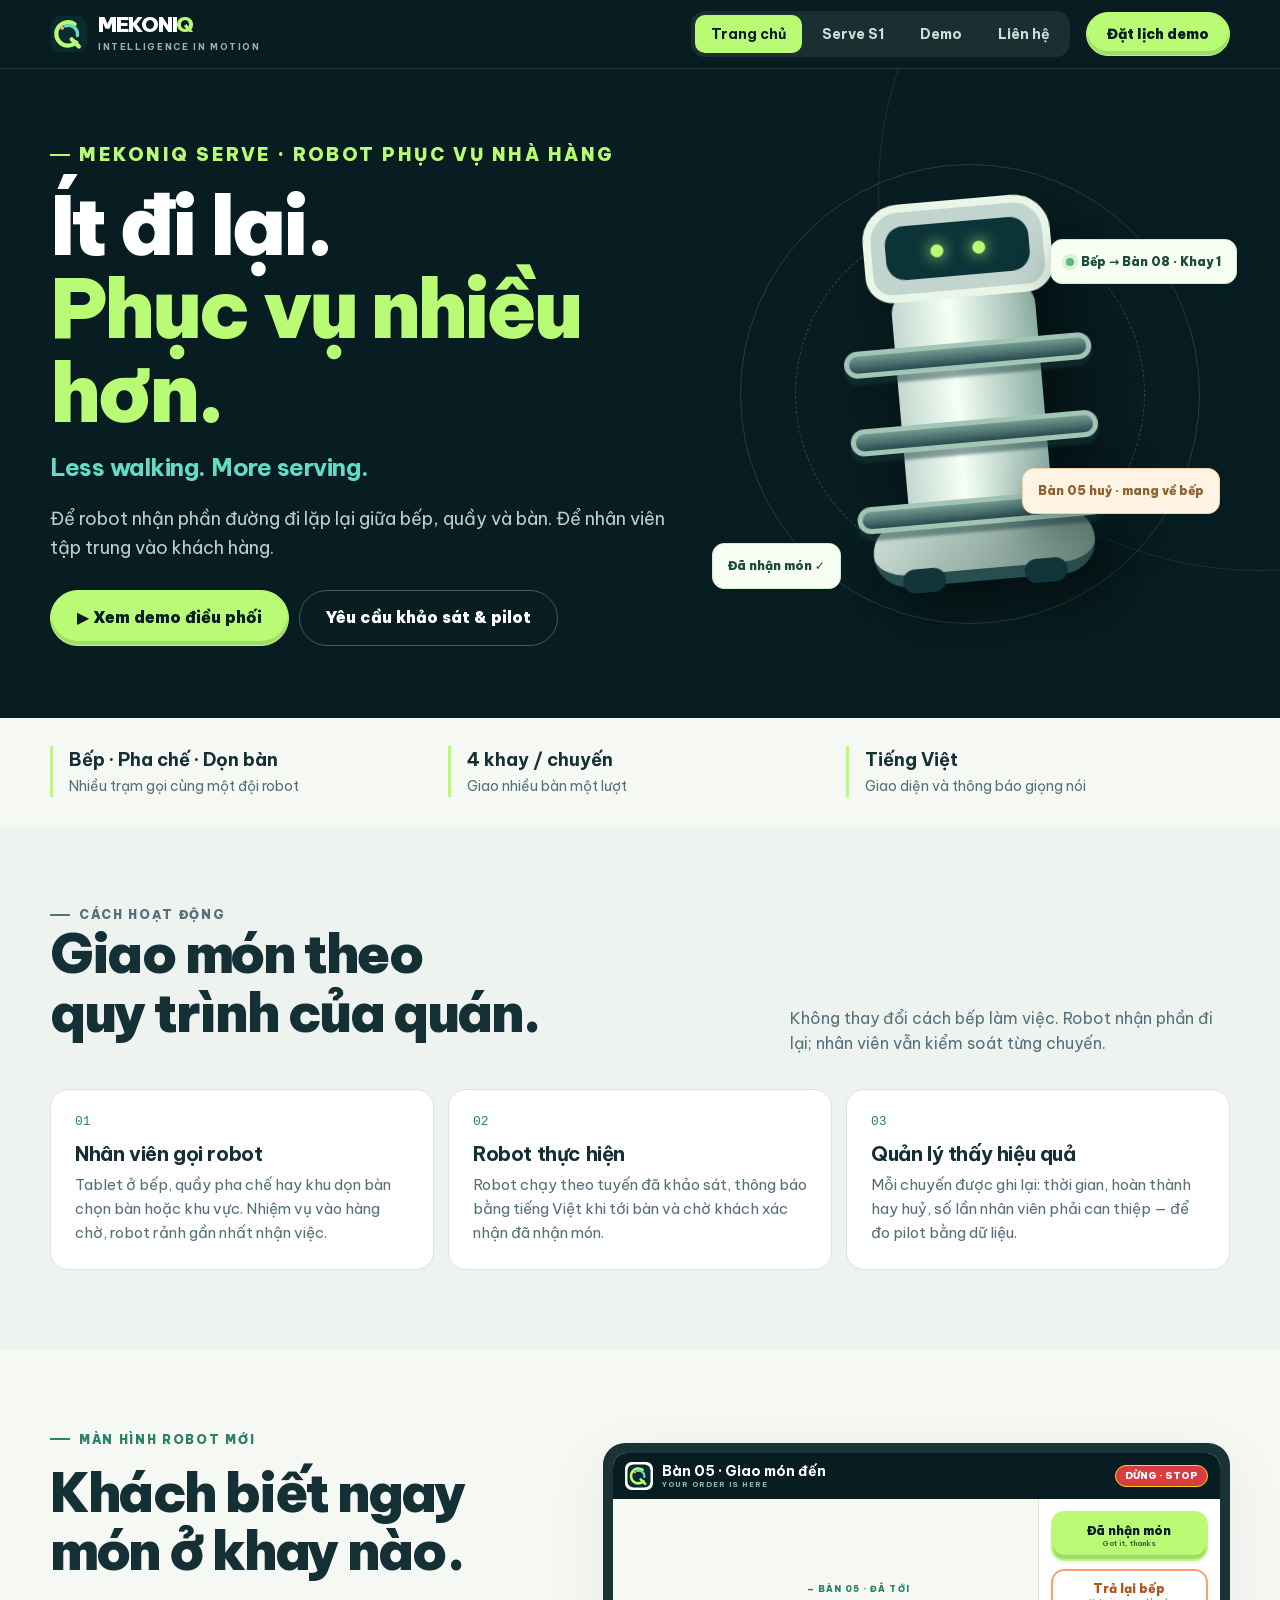
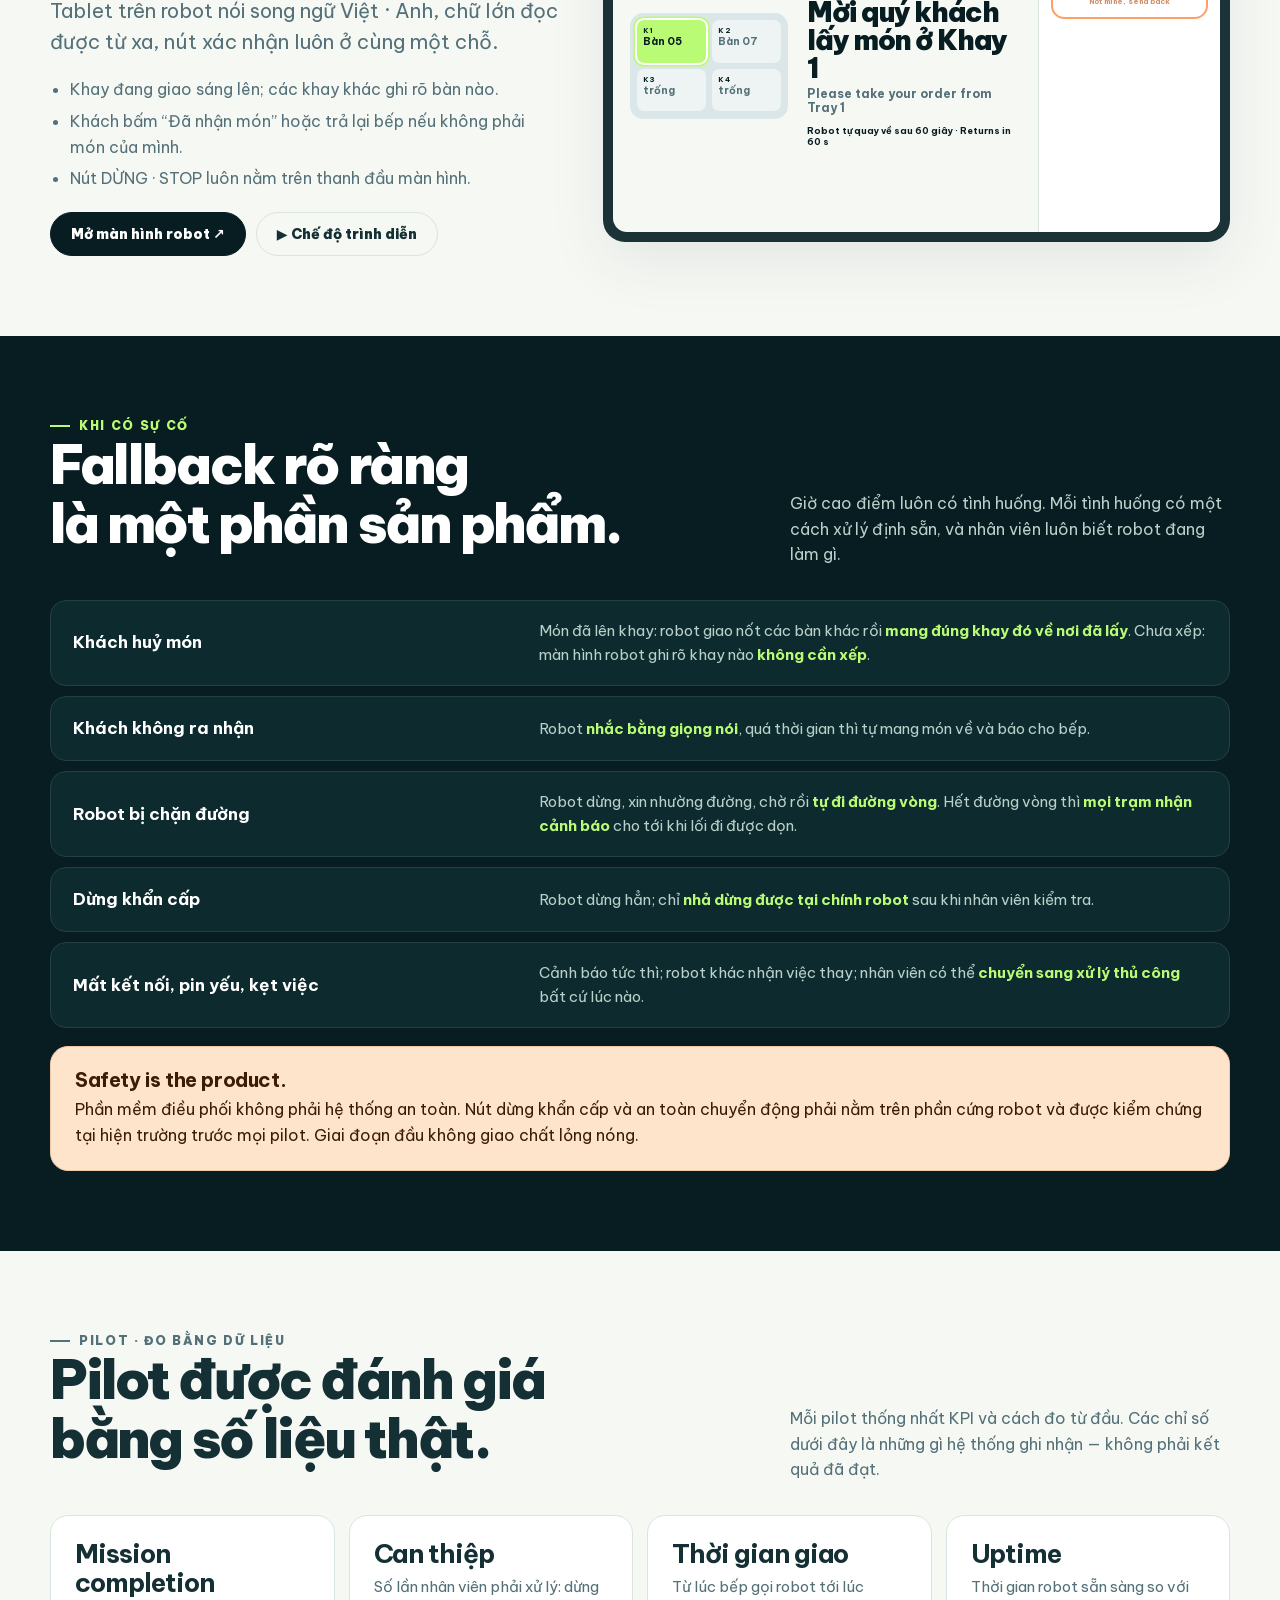
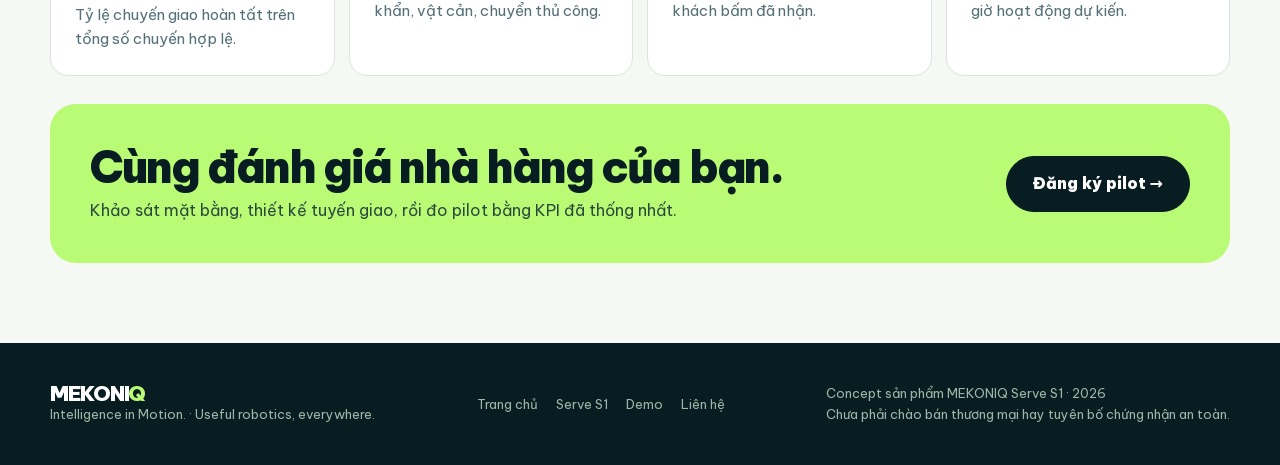
==== commit ed930432: "web: four-page site in the new design Home, Serve S1, Demo, Contact share site.css (brand tokens + s" ====
--- a/index.html
+++ b/index.html
@@ -9,207 +9,25 @@
 <meta property="og:description" content="Robot giao món trong nhà hàng: điều phối từ nhiều trạm, xử lý huỷ món và sự cố rõ ràng. Xem demo tương tác.">
 <meta name="theme-color" content="#071d21">
 <link rel="icon" href="demo/logo.svg">
-<style>
-  :root { --dark: #071d21; --deep: #0d2b2e; --ink: #143034; --gray: #547078; --light: #edf4f0; --pale: #f6f8f4; --mint: #b9fb75; --green: #2b8169;
-    --line: #d9e5de; --orange: #ff9f68; --blue: #63dcc5; --radius: 19px; }
-  * { box-sizing: border-box; }
-  html { scroll-behavior: smooth; scroll-padding-top: 84px; }
-  body { margin: 0; color: var(--ink); background: var(--pale); font: 15px/1.7 -apple-system, BlinkMacSystemFont, "Segoe UI", Roboto, Arial, sans-serif; }
-  a { color: inherit; text-decoration: none; }
-  button, input, select, textarea { font: inherit; }
-  button { cursor: pointer; }
-  .container { width: min(1210px, calc(100% - 58px)); margin: auto; }
-  h1, h2, h3, p { margin-top: 0; }
-  h1, h2, h3 { line-height: 1.12; letter-spacing: -.05em; }
-  h2 { font-size: clamp(36px, 4.6vw, 62px); margin-bottom: 20px; }
-  h3 { font-size: 22px; letter-spacing: -.026em; margin-bottom: 10px; }
-  .eyebrow { display: flex; align-items: center; gap: 9px; text-transform: uppercase; letter-spacing: .145em; font-size: 11px; font-weight: 900; color: #357b6a; margin-bottom: 19px; }
-  .eyebrow:before { content: ""; width: 23px; height: 2px; background: currentColor; }
-  .dark .eyebrow, .hero .eyebrow { color: var(--mint); }
-  .lead { font-size: clamp(18px, 2vw, 21px); line-height: 1.56; color: #4c6b6e; }
-  .muted { color: var(--gray); }
-  .small { font-size: 12px; }
-
-  /* Nav */
-  .top { position: sticky; top: 0; z-index: 100; background: rgba(247, 250, 246, .94); backdrop-filter: blur(17px); border-bottom: 1px solid #dce5df; }
-  .nav { height: 72px; display: flex; justify-content: space-between; align-items: center; gap: 14px; }
-  .identity { display: flex; align-items: center; gap: 12px; white-space: nowrap; }
-  .identity img { width: 42px; height: 42px; }
-  .wordmark { font-weight: 950; letter-spacing: -.06em; font-size: 23px; line-height: 1; }
-  .wordmark span { color: var(--green); }
-  .identity small { display: block; letter-spacing: .2em; color: #68847e; text-transform: uppercase; font-size: 9px; font-weight: 850; margin-top: 6px; }
-  .navlinks { display: flex; gap: 22px; align-items: center; }
-  .navlinks a { font-size: 13px; font-weight: 800; color: #57726c; }
-  .navlinks a:hover { color: #1f7064; }
-  .btn { border: 1px solid #bfd5c9; border-radius: 999px; padding: 11px 18px; background: transparent; color: var(--ink); font-size: 13px; font-weight: 850;
-    display: inline-flex; align-items: center; justify-content: center; gap: 7px; transition: transform .2s, background .2s; white-space: nowrap; }
-  .btn:hover { transform: translateY(-2px); }
-  .btn.primary { background: var(--mint); border-color: var(--mint); color: var(--dark); }
-  .btn.darkbtn { background: var(--dark); border-color: var(--dark); color: #fff; }
-  .btn.outline-light { color: #fff; border-color: #688782; }
-  .btn.big { padding: 15px 24px; font-size: 14px; }
-
-  /* Hero (from the concept landing in the company blueprint) */
-  .hero { background: #09282b; color: #fff; position: relative; overflow: hidden; }
-  .hero:after { position: absolute; content: ""; height: 760px; width: 760px; border: 1px solid #5e877435; border-radius: 50%; right: -360px; top: -230px; pointer-events: none; }
-  .hero-grid { position: relative; z-index: 1; min-height: 640px; padding: 80px 0; display: grid; grid-template-columns: 1.1fr .9fr; gap: 20px; align-items: center; }
-  .hero h1 { font-size: clamp(48px, 6.5vw, 88px); margin: 12px 0 24px; }
-  .hero h1 em { font-style: normal; color: var(--mint); }
-  .hero p { color: #c0d7cd; font-size: 19px; max-width: 560px; }
-  .hero-buttons { display: flex; gap: 10px; flex-wrap: wrap; margin-top: 32px; }
-  .hero-meta { display: flex; gap: 30px; flex-wrap: wrap; padding-top: 22px; border-top: 1px solid #395656; margin-top: 48px; color: #9abbb2; font-size: 12px; }
-  .hero-meta b { display: block; color: #f5fff8; font-size: 15px; }
-  .visual { min-height: 480px; position: relative; display: flex; align-items: center; justify-content: center; }
-  .ring { position: absolute; border: 1px solid #729c8147; border-radius: 50%; width: 460px; height: 460px; animation: spin 40s linear infinite; }
-  .ring.two { width: 350px; height: 350px; border-color: #b9fb753b; border-style: dashed; animation-direction: reverse; }
-  @keyframes spin { to { transform: rotate(360deg); } }
-  .robot { width: 230px; height: 398px; position: relative; transform: rotate(-5deg); filter: drop-shadow(20px 30px 27px #0007); z-index: 2; animation: bob 4s ease-in-out infinite; }
-  @keyframes bob { 50% { transform: rotate(-5deg) translateY(-8px); } }
-  .robot .head { position: absolute; z-index: 3; top: 4px; left: 21px; width: 188px; height: 98px; border: 8px solid #e9f5e7; background: #c1d5ce; border-radius: 37px 37px 27px 27px; }
-  .robot .face { position: absolute; inset: 14px; background: #0c3438; border-radius: 19px; display: flex; gap: 29px; align-items: center; justify-content: center; }
-  .robot .eye { width: 13px; height: 13px; background: var(--mint); border-radius: 100%; box-shadow: 0 0 15px #c3ff80; animation: blink 5s infinite; }
-  @keyframes blink { 0%, 94%, 100% { transform: scaleY(1); } 97% { transform: scaleY(.1); } }
-  .robot .body { position: absolute; top: 91px; left: 44px; width: 144px; height: 247px; background: linear-gradient(90deg, #c3d8d0, #f5fff5 40%, #8baea4); border-radius: 23px; }
-  .robot .tray { position: absolute; z-index: 5; left: -8px; width: 248px; height: 27px; border-radius: 14px; background: linear-gradient(#739b91, #284b4f); border: 5px solid #a3c5b6; box-shadow: 0 7px 3px #153b3d77; }
-  .robot .t1 { top: 147px; } .robot .t2 { top: 225px; } .robot .t3 { top: 303px; }
-  .robot .base { position: absolute; bottom: 12px; left: 5px; width: 222px; height: 66px; border-radius: 36px; background: linear-gradient(130deg, #d0e2d9, #67857a); border-bottom: 12px solid #284e50; }
-  .robot .wheel { position: absolute; bottom: 5px; background: #10363c; width: 43px; height: 24px; border-radius: 12px; }
-  .robot .wa { left: 32px; } .robot .wb { right: 33px; }
-  .float { position: absolute; z-index: 8; background: #f7fff2; padding: 12px 15px; border: 1px solid #d1edd0; border-radius: 12px; color: #1c4a3c; box-shadow: 0 20px 40px #071d2155; font-weight: 900; font-size: 12px; }
-  .float.one { right: -7px; top: 85px; }
-  .float.two { left: 2px; bottom: 45px; }
-  .float.three { right: 10px; bottom: 120px; background: #fff3e4; border-color: #efd2a6; color: #8d622f; }
-  .float i { display: inline-block; width: 8px; height: 8px; border-radius: 50%; background: #63b977; box-shadow: 0 0 0 4px #d8f0dc; margin-right: 7px; }
-  @media (prefers-reduced-motion: reduce) { .ring, .robot, .robot .eye { animation: none; } html { scroll-behavior: auto; } }
-
-  /* Sections */
-  .section { padding: 92px 0; border-bottom: 1px solid var(--line); }
-  .section.tint { background: #e9f0e9; }
-  .section.dark { background: var(--dark); color: #fff; border-color: #234042; }
-  .section.dark p { color: #bad0ca; }
-  .section-head { display: flex; justify-content: space-between; gap: 28px; align-items: flex-end; margin-bottom: 34px; }
-  .section-head p { max-width: 440px; margin: 0; color: var(--gray); }
-  .dark .section-head p { color: #bad0ca; }
-  .cols2 { display: grid; grid-template-columns: 1fr 1fr; gap: 22px; }
-  .cols3 { display: grid; grid-template-columns: repeat(3, 1fr); gap: 16px; }
-  .cols4 { display: grid; grid-template-columns: repeat(4, 1fr); gap: 15px; }
-  .card { background: #fff; border: 1px solid var(--line); border-radius: var(--radius); padding: 28px; min-width: 0; }
-  .card p { color: #58746e; margin-bottom: 0; }
-  .card.darkcard { background: #183b3c; color: #f5fff8; border-color: #345b53; }
-  .card.darkcard p { color: #b4cec4; }
-  .iconbox { width: 50px; height: 50px; border-radius: 13px; background: #e4f1e5; display: grid; place-items: center; font-size: 22px; margin-bottom: 16px; }
-  .darkcard .iconbox { background: #234a4a; }
-  .steps { counter-reset: s; display: grid; grid-template-columns: repeat(3, 1fr); gap: 15px; }
-  .step { background: #fff; border: 1px solid var(--line); padding: 27px; border-radius: 17px; }
-  .step:before { counter-increment: s; content: "0" counter(s); display: block; color: var(--green); font-size: 12px; font-weight: 950; margin-bottom: 17px; }
-  .step p { color: #687c73; font-size: 14px; margin: 0; }
-  .callout { background: #e1efdf; border: 1px solid #bfdbbc; border-radius: 16px; padding: 24px; }
-  .callout.warn { background: #fff1e7; border-color: #f1d0b7; }
-  .callout h3 { margin: 0 0 8px; }
-  .callout p { margin: 0; }
-
-  /* Fallback table */
-  .cases { display: grid; gap: 10px; }
-  .case { display: grid; grid-template-columns: 1fr 1.4fr; gap: 20px; align-items: center; padding: 18px 22px; border-radius: 16px; background: #10302f; border: 1px solid #284a48; }
-  .case b { font-size: 16px; color: #fff; }
-  .case span { color: #bad0ca; font-size: 14px; }
-  .case span strong { color: var(--mint); font-weight: 800; }
-
-  /* Demo block */
-  .demo { display: grid; grid-template-columns: 1fr 1.1fr; gap: 28px; align-items: center; }
-  .screens { position: relative; min-height: 380px; }
-  .scr { position: absolute; border-radius: 18px; box-shadow: 0 30px 60px #071d2133; overflow: hidden; border: 1px solid var(--line); background: #fff; font-size: 12px; }
-  .scr .bar { display: flex; align-items: center; gap: 8px; padding: 10px 14px; border-bottom: 1px solid var(--line); font-weight: 900; }
-  .scr .bar img { width: 20px; }
-  .scr.station { inset: 0 18% 12% 0; }
-  .scr.robotscr { right: 0; bottom: 0; width: 46%; background: var(--dark); color: #fff; border-color: #234042; }
-  .scr.robotscr .bar { border-color: #234042; }
-  .map { display: grid; grid-template-columns: 80px 1fr; gap: 10px; padding: 14px; }
-  .zones { display: grid; gap: 8px; }
-  .zones div { border-radius: 8px; padding: 10px 6px; text-align: center; font-weight: 800; font-size: 11px; background: #e9f9d9; }
-  .zones div:nth-child(2) { background: #dff5f0; }
-  .tbls { display: grid; grid-template-columns: repeat(4, 1fr); gap: 8px; align-content: center; }
-  .tbls span { border: 1.5px solid #9db3ab; border-radius: 7px; text-align: center; padding: 8px 0; font-weight: 900; }
-  .tbls span.on { border-color: var(--green); border-width: 2.5px; }
-  .tbls span.r { background: var(--mint); border-color: var(--dark); }
-  .mrow { margin: 0 14px 14px; padding: 10px 12px; border: 1px solid var(--line); border-radius: 10px; display: flex; justify-content: space-between; gap: 8px; }
-  .mrow em { font-style: normal; background: #e4f6f2; border-radius: 99px; padding: 0 8px; font-weight: 800; }
-  .robotscr .inner { padding: 22px 16px; text-align: center; }
-  .robotscr .inner small { color: var(--mint); font-weight: 900; letter-spacing: .14em; font-size: 9px; }
-  .robotscr .inner b { display: block; font-size: 24px; letter-spacing: -.04em; line-height: 1.1; margin: 8px 0 14px; }
-  .robotscr .inner i { display: block; font-style: normal; background: var(--mint); color: var(--dark); border-radius: 12px; padding: 10px; font-weight: 900; }
-  .demo ul { padding-left: 20px; color: #4c6b6e; }
-  .demo li { margin-bottom: 6px; }
-
-  .kpis .card b { display: block; font-size: 30px; letter-spacing: -.05em; line-height: 1.1; margin-bottom: 6px; }
-
-  /* Form */
-  .form { display: grid; grid-template-columns: 1fr 1fr; gap: 14px; }
-  .form label { display: block; font-size: 12px; font-weight: 850; }
-  .form input, .form select, .form textarea { width: 100%; border: 1px solid #c6d8ca; background: #fff; border-radius: 10px; padding: 12px 13px; margin-top: 7px; color: #173c33; }
-  .form textarea { min-height: 95px; resize: vertical; }
-  .form .wide { grid-column: span 2; }
-  .form .output { border: 1px solid #cae3c0; background: #edfae5; padding: 14px; border-radius: 10px; white-space: pre-wrap; word-break: break-word; font-size: 12px; }
-  .note { background: #fff3e4; border: 1px solid #efd2a6; border-radius: 10px; padding: 15px; color: #8d622f; font-size: 13px; }
-
-  .footer { background: #081b20; padding: 47px 0; color: #abc7bb; }
-  .footer .content { display: flex; justify-content: space-between; gap: 22px; align-items: center; flex-wrap: wrap; }
-  .footer .wordmark { color: #fff; }
-  .footer .wordmark span { color: var(--mint); }
-  .foot-note { font-size: 12px; color: #9cb6a9; }
-
-  @media (max-width: 1100px) {
-    .navlinks { display: none; }
-    .cols4 { grid-template-columns: repeat(2, 1fr); }
-    .visual { transform: scale(.88); }
-  }
-  @media (max-width: 860px) {
-    .container { width: calc(100% - 32px); }
-    .hero-grid { grid-template-columns: 1fr; padding: 56px 0 10px; gap: 0; min-height: 0; }
-    .visual { min-height: 380px; transform: scale(.75); transform-origin: center top; }
-    .float.one { right: 10px; } .float.two { left: 8px; }
-    .section { padding: 62px 0; }
-    .section-head { display: block; }
-    .section-head p { margin-top: 14px; }
-    .cols2, .cols3, .steps, .demo { grid-template-columns: 1fr; }
-    .case { grid-template-columns: 1fr; gap: 4px; }
-    .form { grid-template-columns: 1fr; }
-    .form .wide { grid-column: 1; }
-    .hero-buttons .btn { width: 100%; }
-    .card { padding: 22px; }
-    .screens { min-height: 340px; }
-  }
-  @media (max-width: 520px) {
-    .cols4 { grid-template-columns: 1fr; }
-    .nav .btn.primary { display: none; }
-    .scr.robotscr { width: 58%; }
-  }
-</style>
+<link rel="stylesheet" href="site.css">
 </head>
 <body>
-<header class="top"><div class="container nav">
-  <a class="identity" href="#top" aria-label="MEKONIQ — trang chủ"><img src="demo/logo.svg" alt="">
-    <div><div class="wordmark">MEKONI<span>Q</span></div><small>Intelligence in Motion</small></div></a>
-  <nav class="navlinks" aria-label="Chính">
-    <a href="#how">Cách hoạt động</a><a href="#capabilities">Tính năng</a><a href="#fallback">Khi có sự cố</a><a href="#demo">Demo</a><a href="#pilot">Pilot</a>
-  </nav>
-  <div style="display:flex;gap:8px"><a class="btn" href="demo/showcase.html">Xem demo ↗</a><a class="btn primary" href="#pilot">Đăng ký pilot</a></div>
+<header class="top"><div class="wrap">
+  <a class="identity" href="index.html" aria-label="MEKONIQ — trang chủ"><img src="demo/logo.svg" alt=""><div><div class="wordmark">MEKONI<span>Q</span></div><small>Intelligence in Motion</small></div></a>
+  <nav class="nav" aria-label="Chính"><a href="index.html" aria-current="page">Trang chủ</a><a href="serve.html">Serve S1</a><a href="demo.html">Demo</a><a href="contact.html">Liên hệ</a></nav>
+  <a class="btn primary" href="contact.html">Đặt lịch demo</a>
 </div></header>
 
-<main id="top">
-  <section class="hero"><div class="container hero-grid">
+<main>
+  <section class="hero on-dark"><div class="wrap">
     <div>
-      <div class="eyebrow">MEKONIQ Serve · Robot phục vụ nhà hàng</div>
-      <h1>Less walking.<br><em>More serving.</em></h1>
+      <p class="eyebrow">MEKONIQ Serve · Robot phục vụ nhà hàng</p>
+      <h1>Ít đi lại.<br><span>Phục vụ nhiều hơn.</span></h1>
+      <p class="tag">Less walking. More serving.</p>
       <p>Để robot nhận phần đường đi lặp lại giữa bếp, quầy và bàn. Để nhân viên tập trung vào khách hàng.</p>
-      <div class="hero-buttons">
-        <a href="demo/showcase.html" class="btn primary big">▶ Xem demo điều phối trực tiếp</a>
-        <a href="#pilot" class="btn outline-light big">Yêu cầu khảo sát &amp; pilot ↘</a>
-      </div>
-      <div class="hero-meta">
-        <div><b>Bếp · Pha chế · Dọn bàn</b>Nhiều trạm gọi cùng một đội robot</div>
-        <div><b>4 khay / chuyến</b>Giao nhiều bàn một lượt</div>
-        <div><b>Tiếng Việt</b>Giao diện và thông báo giọng nói</div>
+      <div class="row">
+        <a class="btn primary big" href="demo.html">▶ Xem demo điều phối</a>
+        <a class="btn big" href="contact.html">Yêu cầu khảo sát &amp; pilot</a>
       </div>
     </div>
     <div class="visual" aria-hidden="true">
@@ -222,134 +40,84 @@
     </div>
   </div></section>
 
-  <section class="section" id="how"><div class="container">
-    <div class="section-head"><div><div class="eyebrow">Cách hoạt động</div><h2>Giao món theo<br>quy trình của quán.</h2></div>
+  <div class="wrap points">
+    <div><b>Bếp · Pha chế · Dọn bàn</b>Nhiều trạm gọi cùng một đội robot</div>
+    <div><b>4 khay / chuyến</b>Giao nhiều bàn một lượt</div>
+    <div><b>Tiếng Việt</b>Giao diện và thông báo giọng nói</div>
+  </div>
+
+  <section class="section tint"><div class="wrap">
+    <div class="head"><div><p class="eyebrow">Cách hoạt động</p><h2>Giao món theo<br>quy trình của quán.</h2></div>
       <p>Không thay đổi cách bếp làm việc. Robot nhận phần đi lại; nhân viên vẫn kiểm soát từng chuyến.</p></div>
-    <div class="steps">
-      <div class="step"><h3>Nhân viên gọi robot</h3><p>Tablet ở bếp, quầy pha chế hay khu dọn bàn chọn bàn hoặc khu vực. Nhiệm vụ vào hàng chờ, robot rảnh gần nhất nhận việc.</p></div>
-      <div class="step"><h3>Robot thực hiện</h3><p>Robot chạy theo tuyến đã khảo sát, thông báo bằng tiếng Việt khi tới bàn và chờ khách xác nhận đã nhận món.</p></div>
-      <div class="step"><h3>Quản lý thấy hiệu quả</h3><p>Mỗi chuyến được ghi lại: thời gian, hoàn thành hay huỷ, số lần nhân viên phải can thiệp — để đo pilot bằng dữ liệu.</p></div>
+    <div class="cards">
+      <div class="card"><span class="num">01</span><h3>Nhân viên gọi robot</h3><p>Tablet ở bếp, quầy pha chế hay khu dọn bàn chọn bàn hoặc khu vực. Nhiệm vụ vào hàng chờ, robot rảnh gần nhất nhận việc.</p></div>
+      <div class="card"><span class="num">02</span><h3>Robot thực hiện</h3><p>Robot chạy theo tuyến đã khảo sát, thông báo bằng tiếng Việt khi tới bàn và chờ khách xác nhận đã nhận món.</p></div>
+      <div class="card"><span class="num">03</span><h3>Quản lý thấy hiệu quả</h3><p>Mỗi chuyến được ghi lại: thời gian, hoàn thành hay huỷ, số lần nhân viên phải can thiệp — để đo pilot bằng dữ liệu.</p></div>
     </div>
   </div></section>
 
-  <section class="section tint" id="capabilities"><div class="container">
-    <div class="section-head"><div><div class="eyebrow">Một hệ thống · nhiều việc</div><h2>Không chỉ chạy<br>bếp → bàn.</h2></div>
-      <p>Một ca làm thật có nhiều người cùng cần robot. MEKONIQ Serve điều phối chung một đội robot cho cả quán.</p></div>
-    <div class="cols3">
-      <div class="card"><div class="iconbox">🍽</div><h3>Giao nhiều bàn một chuyến</h3><p>Xếp tối đa 4 khay, mỗi khay một bàn. Robot giao lần lượt và báo khay nào cho bàn nào.</p></div>
-      <div class="card"><div class="iconbox">🥤</div><h3>Đồ uống từ quầy pha chế</h3><p>Quầy pha chế gọi robot riêng, không phải chờ bếp. Mỗi trạm chỉ nghe thông báo của khu vực mình.</p></div>
-      <div class="card"><div class="iconbox">🧺</div><h3>Thu dọn bàn</h3><p>Gọi robot tới bàn khách vừa về, đặt chén đĩa lên khay, robot mang thẳng ra khu rửa.</p></div>
-      <div class="card"><div class="iconbox">📣</div><h3>Gọi robot bất kỳ</h3><p>Gọi robot gần nhất — hoặc chỉ định một robot — tới bếp, quầy hay bàn, rồi giao việc tiếp ngay trên màn hình robot.</p></div>
-      <div class="card"><div class="iconbox">📱</div><h3>Khách huỷ bằng QR</h3><p>Khách theo dõi món đang tới và có thể huỷ từ QR tại bàn hoặc ngay trên màn hình robot.</p></div>
-      <div class="card"><div class="iconbox">⚡</div><h3>Ưu tiên &amp; hàng chờ</h3><p>Đánh dấu gấp để lên đầu hàng chờ. Robot pin yếu tự ngừng nhận việc và về sạc.</p></div>
+  <section class="section"><div class="wrap split">
+    <div>
+      <p class="eyebrow">Màn hình robot mới</p>
+      <h2>Khách biết ngay<br>món ở khay nào.</h2>
+      <p class="lead">Tablet trên robot nói song ngữ Việt · Anh, chữ lớn đọc được từ xa, nút xác nhận luôn ở cùng một chỗ.</p>
+      <ul>
+        <li>Khay đang giao sáng lên; các khay khác ghi rõ bàn nào.</li>
+        <li>Khách bấm “Đã nhận món” hoặc trả lại bếp nếu không phải món của mình.</li>
+        <li>Nút DỪNG · STOP luôn nằm trên thanh đầu màn hình.</li>
+      </ul>
+      <div class="row" style="margin-top:20px">
+        <a class="btn dark" href="demo/robot.html?robot=R1">Mở màn hình robot ↗</a>
+        <a class="btn" href="demo/showcase.html">▶ Chế độ trình diễn</a>
+      </div>
+    </div>
+    <div class="tablet" role="img" aria-label="Màn hình robot khi tới bàn: Mời quý khách lấy món ở Khay 1">
+      <div class="mock">
+        <div class="bar"><img src="demo/logo.svg" alt=""><div><b>Bàn 05 · Giao món đến</b><small>YOUR ORDER IS HERE</small></div><span class="sp"></span><span class="stop">DỪNG · STOP</span></div>
+        <div class="body">
+          <div class="main">
+            <div class="trays"><i class="on"><small>K1</small>Bàn 05</i><i><small>K2</small>Bàn 07</i><i><small>K3</small>trống</i><i><small>K4</small>trống</i></div>
+            <div class="say"><small>— BÀN 05 · ĐÃ TỚI</small><b>Mời quý khách lấy món ở Khay 1</b><em>Please take your order from Tray 1</em><span>Robot tự quay về sau 60 giây · Returns in 60 s</span></div>
+          </div>
+          <div class="rail"><div class="act primary">Đã nhận món<small>Got it, thanks</small></div><div class="act warn">Trả lại bếp<small>Not mine, send back</small></div></div>
+        </div>
+      </div>
     </div>
   </div></section>
 
-  <section class="section dark" id="fallback"><div class="container">
-    <div class="section-head"><div><div class="eyebrow">Khi mọi thứ không như kế hoạch</div><h2>Fallback rõ ràng<br>là một phần sản phẩm.</h2></div>
+  <section class="section dark"><div class="wrap">
+    <div class="head"><div><p class="eyebrow">Khi có sự cố</p><h2>Fallback rõ ràng<br>là một phần sản phẩm.</h2></div>
       <p>Giờ cao điểm luôn có tình huống. Mỗi tình huống có một cách xử lý định sẵn, và nhân viên luôn biết robot đang làm gì.</p></div>
     <div class="cases">
-      <div class="case"><b>Khách huỷ món khi món đã lên khay</b><span>Robot giao nốt các bàn khác rồi <strong>mang đúng khay đó về nơi đã lấy</strong> — không bỏ đồ ăn giữa đường.</span></div>
-      <div class="case"><b>Huỷ trước khi bếp xếp đồ</b><span>Màn hình robot ghi rõ khay nào <strong>không cần xếp</strong>; huỷ hết thì robot về luôn.</span></div>
+      <div class="case"><b>Khách huỷ món</b><span>Món đã lên khay: robot giao nốt các bàn khác rồi <strong>mang đúng khay đó về nơi đã lấy</strong>. Chưa xếp: màn hình robot ghi rõ khay nào <strong>không cần xếp</strong>.</span></div>
       <div class="case"><b>Khách không ra nhận</b><span>Robot <strong>nhắc bằng giọng nói</strong>, quá thời gian thì tự mang món về và báo cho bếp.</span></div>
       <div class="case"><b>Robot bị chặn đường</b><span>Robot dừng, xin nhường đường, chờ rồi <strong>tự đi đường vòng</strong>. Hết đường vòng thì <strong>mọi trạm nhận cảnh báo</strong> cho tới khi lối đi được dọn.</span></div>
       <div class="case"><b>Dừng khẩn cấp</b><span>Robot dừng hẳn; chỉ <strong>nhả dừng được tại chính robot</strong> sau khi nhân viên kiểm tra.</span></div>
       <div class="case"><b>Mất kết nối, pin yếu, kẹt việc</b><span>Cảnh báo tức thì; robot khác nhận việc thay; nhân viên có thể <strong>chuyển sang xử lý thủ công</strong> bất cứ lúc nào.</span></div>
     </div>
-    <div class="callout warn" style="margin-top:22px;color:#5b3a15"><h3>Safety is the product.</h3><p style="color:#7a5326">Phần mềm điều phối không phải hệ thống an toàn. Nút dừng khẩn cấp và an toàn chuyển động phải nằm trên phần cứng robot và được kiểm chứng tại hiện trường trước mọi pilot. Giai đoạn đầu không giao chất lỏng nóng.</p></div>
+    <div class="safety"><h3>Safety is the product.</h3><p>Phần mềm điều phối không phải hệ thống an toàn. Nút dừng khẩn cấp và an toàn chuyển động phải nằm trên phần cứng robot và được kiểm chứng tại hiện trường trước mọi pilot. Giai đoạn đầu không giao chất lỏng nóng.</p></div>
   </div></section>
 
-  <section class="section" id="demo"><div class="container demo">
-    <div>
-      <div class="eyebrow">Demo tương tác</div>
-      <h2>Thử điều phối<br>ngay trên trình duyệt.</h2>
-      <p class="lead">Ba robot giả lập, mười hai bàn. Mở màn hình bếp, màn hình robot và trang QR của khách — tất cả đồng bộ với nhau.</p>
-      <ul>
-        <li>Giao Bàn 05 và 07 trong một chuyến, rồi thử huỷ món từ phía khách.</li>
-        <li>Gọi robot về bếp hoặc tới bàn để thu dọn.</li>
-        <li>Đặt vật cản lên lối đi, xem robot chờ và đi vòng; mô phỏng mất kết nối, dừng khẩn cấp.</li>
-        <li>Thiết kế lộ trình: lối hẹp, một chiều, vùng đi chậm, đóng lối tạm thời.</li>
-      </ul>
-      <div class="hero-buttons" style="margin-top:20px">
-        <a class="btn darkbtn big" href="demo/showcase.html">▶ Chế độ trình diễn</a>
-        <a class="btn big" href="demo/">Mở từng màn hình</a>
-      </div>
-      <p class="small muted" style="margin-top:14px">Demo chạy hoàn toàn trong trình duyệt của bạn, không gửi dữ liệu đi. Robot là mô phỏng.</p>
+  <section class="section"><div class="wrap">
+    <div class="head"><div><p class="eyebrow">Pilot · Đo bằng dữ liệu</p><h2>Pilot được đánh giá<br>bằng số liệu thật.</h2></div>
+      <p>Mỗi pilot thống nhất KPI và cách đo từ đầu. Các chỉ số dưới đây là những gì hệ thống ghi nhận — không phải kết quả đã đạt.</p></div>
+    <div class="cards four">
+      <div class="card"><b class="big">Mission completion</b><p>Tỷ lệ chuyến giao hoàn tất trên tổng số chuyến hợp lệ.</p></div>
+      <div class="card"><b class="big">Can thiệp</b><p>Số lần nhân viên phải xử lý: dừng khẩn, vật cản, chuyển thủ công.</p></div>
+      <div class="card"><b class="big">Thời gian giao</b><p>Từ lúc bếp gọi robot tới lúc khách bấm đã nhận.</p></div>
+      <div class="card"><b class="big">Uptime</b><p>Thời gian robot sẵn sàng so với giờ hoạt động dự kiến.</p></div>
     </div>
-    <a class="screens" href="demo/showcase.html" aria-label="Mở demo">
-      <div class="scr station">
-        <div class="bar"><img src="demo/logo.svg" alt="">Trạm bếp · Sơ đồ nhà hàng</div>
-        <div class="map">
-          <div class="zones"><div>Pha chế</div><div>Khu rửa</div><div>Bếp</div></div>
-          <div class="tbls"><span>01</span><span>02</span><span class="on">03</span><span>04</span><span class="r">R1</span><span>06</span><span class="on">07</span><span>08</span><span>09</span><span>10</span><span>11</span><span>12</span></div>
-        </div>
-        <div class="mrow"><b>#2 Giao Bếp → Bàn 05, 07</b><em>R1 · Giao cho khách</em></div>
-      </div>
-      <div class="scr robotscr">
-        <div class="bar"><img src="demo/logo.svg" alt="">Robot R1</div>
-        <div class="inner"><small>BÀN 05</small><b>Món của quý khách ở Khay 1</b><i>✓ Đã nhận món</i></div>
-      </div>
-    </a>
-  </div></section>
-
-  <section class="section tint"><div class="container">
-    <div class="section-head"><div><div class="eyebrow">Đo bằng dữ liệu</div><h2>Pilot được đánh giá<br>bằng số liệu thật.</h2></div>
-      <p>Mỗi pilot thống nhất KPI và cách đo từ đầu. Các chỉ số dưới đây là những gì hệ thống ghi nhận — không phải kết quả đã đạt.</p></div>
-    <div class="cols4 kpis">
-      <div class="card"><b>Mission completion</b><p>Tỷ lệ chuyến giao hoàn tất trên tổng số chuyến hợp lệ.</p></div>
-      <div class="card"><b>Can thiệp</b><p>Số lần nhân viên phải xử lý: dừng khẩn, vật cản, chuyển thủ công.</p></div>
-      <div class="card"><b>Thời gian giao</b><p>Từ lúc bếp gọi robot tới lúc khách bấm đã nhận.</p></div>
-      <div class="card"><b>Uptime</b><p>Thời gian robot sẵn sàng so với giờ hoạt động dự kiến.</p></div>
-    </div>
-    <div class="cols2" style="margin-top:22px">
-      <div class="card"><h3>Phù hợp với quán nào?</h3><p>Nhà hàng lẩu, nướng, buffet, tiệc hoặc chuỗi có nhiều lượt bếp → bàn mỗi ngày, mặt sàn phẳng, lối đi tương đối ổn định, sẵn sàng tham gia đánh giá thực địa.</p></div>
-      <div class="card"><h3>Chúng tôi cung cấp gì?</h3><p>Khảo sát mặt bằng, thiết kế tuyến giao, robot + phần mềm điều phối tiếng Việt, đào tạo nhân viên, hỗ trợ kỹ thuật gần hiện trường và báo cáo kết quả theo KPI đã thống nhất.</p></div>
-    </div>
-  </div></section>
-
-  <section class="section" id="pilot"><div class="container cols2">
-    <div>
-      <div class="eyebrow">Pilot interest</div>
-      <h2>Cùng đánh giá<br>nhà hàng của bạn.</h2>
-      <p class="lead">Mô tả không gian và hoạt động hiện tại. MEKONIQ dùng thông tin này để chuẩn bị buổi khảo sát khi dự án sẵn sàng nhận pilot.</p>
-      <div class="note">Form này <strong>không gửi dữ liệu tới server</strong> và không lưu thông tin. Nút bên cạnh chỉ tạo bản nháp để bạn copy và gửi cho đội MEKONIQ qua kênh bạn đang liên hệ.</div>
-    </div>
-    <div class="card">
-      <form class="form" id="lead">
-        <label>Tên người liên hệ<input name="name" required maxlength="80" placeholder="Nguyễn Văn A" autocomplete="name"></label>
-        <label>Nhà hàng / chuỗi<input name="restaurant" required maxlength="120" placeholder="Tên nhà hàng" autocomplete="organization"></label>
-        <label>Khu vực<select name="city"><option>TP.HCM</option><option>Hà Nội</option><option>Khác</option></select></label>
-        <label>Số bàn (ước tính)<input name="tables" type="number" min="1" max="2000" placeholder="40"></label>
-        <label class="wide">Khó khăn vận hành<textarea name="problem" maxlength="1000" placeholder="Số lượt chuyển món, chiều dài tuyến bếp → bàn, giờ cao điểm…"></textarea></label>
-        <button class="btn darkbtn big wide" type="submit">Tạo bản nháp yêu cầu pilot</button>
-        <div class="output wide" id="leadOut" hidden></div>
-        <button type="button" class="btn big wide" id="leadCopy" hidden>Copy nội dung</button>
-      </form>
+    <div class="cta">
+      <div><h2>Cùng đánh giá nhà hàng của bạn.</h2><p>Khảo sát mặt bằng, thiết kế tuyến giao, rồi đo pilot bằng KPI đã thống nhất.</p></div>
+      <a class="btn dark big" href="contact.html">Đăng ký pilot →</a>
     </div>
   </div></section>
 </main>
 
-<footer class="footer"><div class="container content">
-  <div><div class="wordmark">MEKONI<span>Q</span></div><div class="foot-note">Intelligence in Motion. · Useful robotics, everywhere.</div></div>
-  <div class="foot-note">Concept sản phẩm MEKONIQ Serve S1 · 2026<br>Chưa phải chào bán thương mại hay tuyên bố chứng nhận an toàn.</div>
+<footer class="footer"><div class="wrap">
+  <div><div class="wordmark">MEKONI<span>Q</span></div>Intelligence in Motion. · Useful robotics, everywhere.</div>
+  <nav aria-label="Cuối trang"><a href="index.html">Trang chủ</a><a href="serve.html">Serve S1</a><a href="demo.html">Demo</a><a href="contact.html">Liên hệ</a></nav>
+  <div>Concept sản phẩm MEKONIQ Serve S1 · 2026<br>Chưa phải chào bán thương mại hay tuyên bố chứng nhận an toàn.</div>
 </div></footer>
-
-<script>
-(() => {
-  const form = document.getElementById('lead'), out = document.getElementById('leadOut'), copy = document.getElementById('leadCopy');
-  let draft = '';
-  form.addEventListener('submit', e => {
-    e.preventDefault();
-    const v = n => form.elements[n].value.trim();
-    draft = `MEKONIQ SERVE — YÊU CẦU KHẢO SÁT & PILOT\nNgười liên hệ: ${v('name')}\nNhà hàng: ${v('restaurant')}\nKhu vực: ${v('city')}\nSố bàn: ${v('tables') || 'Chưa rõ'}\nKhó khăn vận hành: ${v('problem') || 'Chưa mô tả'}\n\n(Bản nháp tạo trên trang, chưa được gửi đi.)`;
-    out.textContent = draft; out.hidden = false; copy.hidden = false; copy.textContent = 'Copy nội dung';
-  });
-  copy.addEventListener('click', () => {
-    const fail = () => { copy.textContent = 'Hãy bôi đen và copy bản nháp phía trên'; };
-    if (navigator.clipboard) navigator.clipboard.writeText(draft).then(() => { copy.textContent = '✓ Đã copy'; }, fail);
-    else fail();
-  });
-})();
-</script>
 </body>
 </html>
--- a/site.css
+++ b/site.css
@@ -0,0 +1,218 @@
+/* MEKONIQ website (spec 4.8): 4 static pages, same visual language as the product UI. Fonts = the demo's self-hosted files (one source). */
+@font-face { font-family: 'Be Vietnam Pro'; font-weight: 400; font-display: swap; src: url(demo/fonts/BeVietnamPro-400-vi.woff2) format('woff2'); unicode-range: U+0102-0103, U+0110-0111, U+0128-0129, U+0168-0169, U+01A0-01A1, U+01AF-01B0, U+0300-0301, U+0303-0304, U+0308-0309, U+0323, U+0329, U+1EA0-1EF9, U+20AB; }
+@font-face { font-family: 'Be Vietnam Pro'; font-weight: 400; font-display: swap; src: url(demo/fonts/BeVietnamPro-400-latin.woff2) format('woff2'); unicode-range: U+0000-00FF, U+0131, U+0152-0153, U+02BB-02BC, U+02C6, U+02DA, U+02DC, U+0304, U+0308, U+0329, U+2000-206F, U+20AC, U+2122, U+2191, U+2193, U+2212, U+2215, U+FEFF, U+FFFD; }
+@font-face { font-family: 'Be Vietnam Pro'; font-weight: 700; font-display: swap; src: url(demo/fonts/BeVietnamPro-700-vi.woff2) format('woff2'); unicode-range: U+0102-0103, U+0110-0111, U+0128-0129, U+0168-0169, U+01A0-01A1, U+01AF-01B0, U+0300-0301, U+0303-0304, U+0308-0309, U+0323, U+0329, U+1EA0-1EF9, U+20AB; }
+@font-face { font-family: 'Be Vietnam Pro'; font-weight: 700; font-display: swap; src: url(demo/fonts/BeVietnamPro-700-latin.woff2) format('woff2'); unicode-range: U+0000-00FF, U+0131, U+0152-0153, U+02BB-02BC, U+02C6, U+02DA, U+02DC, U+0304, U+0308, U+0329, U+2000-206F, U+20AC, U+2122, U+2191, U+2193, U+2212, U+2215, U+FEFF, U+FFFD; }
+@font-face { font-family: 'Be Vietnam Pro'; font-weight: 900; font-display: swap; src: url(demo/fonts/BeVietnamPro-900-vi.woff2) format('woff2'); unicode-range: U+0102-0103, U+0110-0111, U+0128-0129, U+0168-0169, U+01A0-01A1, U+01AF-01B0, U+0300-0301, U+0303-0304, U+0308-0309, U+0323, U+0329, U+1EA0-1EF9, U+20AB; }
+@font-face { font-family: 'Be Vietnam Pro'; font-weight: 900; font-display: swap; src: url(demo/fonts/BeVietnamPro-900-latin.woff2) format('woff2'); unicode-range: U+0000-00FF, U+0131, U+0152-0153, U+02BB-02BC, U+02C6, U+02DA, U+02DC, U+0304, U+0308, U+0329, U+2000-206F, U+20AC, U+2122, U+2191, U+2193, U+2212, U+2215, U+FEFF, U+FFFD; }
+
+/* Tokens: copy of the demo/brand.css :root block. */
+:root {
+  --deep: #071d21; --deep2: #0d2b2e; --ink: #143034; --gray: #547078; --paper: #f6f8f4; --light: #edf4f0;
+  --mint: #b9fb75; --iq: #63dcc5; --accent: #ff9f68; --green: #2b8169; --line: #d9e5de; --danger: #d93d42; --warn: #e88a3c;
+  --bg: var(--paper); --fg: var(--ink); --card: #fff; --muted: var(--gray); --soft: var(--light);
+  --radius: 19px; --shadow: 0 20px 60px rgba(5, 45, 39, .08);
+  --pill-ok: #e3f6d0; --pill-go: #d9f3ee; --pill-warn: #ffe4cc; --pill-danger: #fbd9da;
+  --warn-ink: #b5541a; --alert-ink: #3d1c05; --bg-app: #eef3f0;
+  --font: 'Be Vietnam Pro', system-ui, -apple-system, Roboto, sans-serif; --mono: 'JetBrains Mono', ui-monospace, monospace;
+}
+* { box-sizing: border-box; }
+html { -webkit-text-size-adjust: 100%; }
+body { margin: 0; background: var(--bg); color: var(--fg); font: 16px/1.6 var(--font); }
+a { color: inherit; text-decoration: none; }
+button, input, select, textarea { font: inherit; color: inherit; }
+button { cursor: pointer; }
+[hidden] { display: none !important; }
+h1, h2, h3, p { margin-top: 0; }
+h1, h2, h3 { line-height: 1.08; letter-spacing: -.045em; font-weight: 900; }
+h2 { font-size: clamp(32px, 4.4vw, 54px); margin-bottom: 16px; }
+h3 { font-size: 20px; letter-spacing: -.02em; font-weight: 700; margin-bottom: 8px; }
+.wrap { width: min(1180px, 100% - 32px); margin: auto; }
+.eyebrow { display: flex; align-items: center; gap: 9px; text-transform: uppercase; letter-spacing: .14em; font-size: 12px; font-weight: 900; color: var(--green); margin: 0 0 14px; }
+.eyebrow:before { content: ""; width: 20px; height: 2px; background: currentColor; }
+.lead { font-size: clamp(17px, 2vw, 20px); line-height: 1.55; color: var(--muted); }
+.small { font-size: 13px; }
+
+/* Buttons (pill, mint primary with the product's inner bottom shadow) */
+.btn { display: inline-flex; align-items: center; justify-content: center; gap: 7px; min-height: 44px; padding: 10px 20px; border-radius: 999px; border: 1px solid var(--line);
+  background: transparent; font-size: 14px; font-weight: 800; white-space: nowrap; transition: transform .15s; }
+.btn:hover { transform: translateY(-1px); }
+.btn.primary { background: var(--mint); border-color: var(--mint); color: var(--deep); box-shadow: inset 0 -4px 0 rgba(7, 29, 33, .14); }
+.btn.dark { background: var(--deep); border-color: var(--deep); color: #fff; }
+.btn.big { min-height: 54px; padding: 14px 26px; font-size: 16px; }
+.on-dark .btn:not(.primary) { color: #fff; border-color: #3c5f5c; }
+.row { display: flex; gap: 10px; flex-wrap: wrap; }
+
+/* Header: dark bar like the product appbar; nav = segmented pills (selected = mint) */
+.top { position: sticky; top: 0; z-index: 50; background: var(--deep); color: #fff; border-bottom: 1px solid #1c3a3c; }
+.top .wrap { display: flex; align-items: center; gap: 16px; min-height: 68px; flex-wrap: wrap; }
+.identity { display: flex; align-items: center; gap: 10px; white-space: nowrap; }
+.identity img { width: 38px; height: 38px; }
+.wordmark { font-weight: 900; letter-spacing: -.06em; font-size: 21px; line-height: 1; }
+.wordmark span { color: var(--mint); }
+.identity small { display: block; letter-spacing: .18em; color: #9bb6b0; text-transform: uppercase; font-size: 9px; font-weight: 700; margin-top: 5px; }
+.nav { display: flex; gap: 4px; padding: 4px; border-radius: 14px; background: rgba(255, 255, 255, .08); margin-left: auto; }
+.nav a { padding: 8px 16px; border-radius: 10px; font-size: 14px; font-weight: 700; color: #cfe0db; white-space: nowrap; }
+.nav a:hover { color: #fff; }
+.nav a[aria-current="page"] { background: var(--mint); color: var(--deep); }
+.top .btn.primary { min-height: 40px; }
+
+/* Hero */
+.hero { background: var(--deep); color: #fff; position: relative; overflow: hidden; }
+.hero:after { position: absolute; content: ""; width: 760px; height: 760px; border: 1px solid #5e877435; border-radius: 50%; right: -360px; top: -260px; pointer-events: none; }
+.hero .wrap { position: relative; z-index: 1; display: grid; grid-template-columns: 1.1fr .9fr; gap: 24px; align-items: center; padding: 72px 0; }
+.hero.solo .wrap { grid-template-columns: 1fr; padding: 64px 0 56px; }
+.hero h1 { font-size: clamp(44px, 6.4vw, 84px); margin: 0 0 14px; line-height: 1.02; }
+.hero h1 span, .hero .eyebrow { color: var(--mint); }
+.hero .tag { color: var(--iq); font-size: clamp(18px, 2.2vw, 24px); font-weight: 700; letter-spacing: -.02em; margin-bottom: 18px; }
+.hero p { color: #bad0ca; font-size: 18px; max-width: 58ch; }
+.hero .row { margin-top: 28px; }
+
+/* CSS robot illustration (kept from the previous landing page) */
+.visual { min-height: 480px; position: relative; display: flex; align-items: center; justify-content: center; }
+.ring { position: absolute; border: 1px solid #729c8147; border-radius: 50%; width: 460px; height: 460px; animation: spin 40s linear infinite; }
+.ring.two { width: 350px; height: 350px; border-color: #b9fb753b; border-style: dashed; animation-direction: reverse; }
+@keyframes spin { to { transform: rotate(360deg); } }
+.robot { width: 230px; height: 398px; position: relative; transform: rotate(-5deg); filter: drop-shadow(20px 30px 27px #0007); z-index: 2; animation: bob 4s ease-in-out infinite; }
+@keyframes bob { 50% { transform: rotate(-5deg) translateY(-8px); } }
+.robot .head { position: absolute; z-index: 3; top: 4px; left: 21px; width: 188px; height: 98px; border: 8px solid #e9f5e7; background: #c1d5ce; border-radius: 37px 37px 27px 27px; }
+.robot .face { position: absolute; inset: 14px; background: #0c3438; border-radius: 19px; display: flex; gap: 29px; align-items: center; justify-content: center; }
+.robot .eye { width: 13px; height: 13px; background: var(--mint); border-radius: 100%; box-shadow: 0 0 15px #c3ff80; animation: blink 5s infinite; }
+@keyframes blink { 0%, 94%, 100% { transform: scaleY(1); } 97% { transform: scaleY(.1); } }
+.robot .body { position: absolute; top: 91px; left: 44px; width: 144px; height: 247px; background: linear-gradient(90deg, #c3d8d0, #f5fff5 40%, #8baea4); border-radius: 23px; }
+.robot .tray { position: absolute; z-index: 5; left: -8px; width: 248px; height: 27px; border-radius: 14px; background: linear-gradient(#739b91, #284b4f); border: 5px solid #a3c5b6; box-shadow: 0 7px 3px #153b3d77; }
+.robot .t1 { top: 147px; } .robot .t2 { top: 225px; } .robot .t3 { top: 303px; }
+.robot .base { position: absolute; bottom: 12px; left: 5px; width: 222px; height: 66px; border-radius: 36px; background: linear-gradient(130deg, #d0e2d9, #67857a); border-bottom: 12px solid #284e50; }
+.robot .wheel { position: absolute; bottom: 5px; background: #10363c; width: 43px; height: 24px; border-radius: 12px; }
+.robot .wa { left: 32px; } .robot .wb { right: 33px; }
+.float { position: absolute; z-index: 8; background: #f7fff2; padding: 12px 15px; border: 1px solid #d1edd0; border-radius: 12px; color: #1c4a3c; box-shadow: 0 20px 40px #071d2155; font-weight: 900; font-size: 12px; }
+.float.one { right: -7px; top: 85px; }
+.float.two { left: 2px; bottom: 45px; }
+.float.three { right: 10px; bottom: 120px; background: #fff3e4; border-color: #efd2a6; color: #8d622f; }
+.float i { display: inline-block; width: 8px; height: 8px; border-radius: 50%; background: #63b977; box-shadow: 0 0 0 4px #d8f0dc; margin-right: 7px; }
+@media (prefers-reduced-motion: reduce) { .ring, .robot, .robot .eye { animation: none; } }
+
+/* Sections & cards */
+.section { padding: 80px 0; }
+.section.tint { background: var(--bg-app); }
+.section.dark { background: var(--deep); color: #fff; }
+.section.dark .eyebrow { color: var(--mint); }
+.section.dark p { color: #bad0ca; }
+.head { display: flex; justify-content: space-between; gap: 28px; align-items: flex-end; margin-bottom: 32px; }
+.head p { max-width: 440px; margin: 0; color: var(--muted); }
+.cards { display: grid; grid-template-columns: repeat(3, minmax(0, 1fr)); gap: 14px; }
+.cards.four { grid-template-columns: repeat(4, minmax(0, 1fr)); }
+.cards.two { grid-template-columns: repeat(2, minmax(0, 1fr)); }
+.card { display: block; background: var(--card); border: 1px solid var(--line); border-radius: 18px; padding: 24px; min-width: 0; }
+.card p { color: var(--muted); margin: 0; font-size: 15px; }
+a.card:hover { border-color: var(--green); }
+.card .tag { display: block; font-size: 12px; font-weight: 900; text-transform: uppercase; letter-spacing: .12em; color: var(--green); margin-bottom: 8px; }
+.card.deep { background: var(--deep2); border-color: #234042; color: #fff; }
+.card.deep p { color: #bad0ca; }
+.card.deep .tag { color: var(--mint); }
+.card .num { display: block; font: 500 13px var(--mono); color: var(--green); margin-bottom: 14px; }
+.card b.big { display: block; font-size: 26px; letter-spacing: -.04em; line-height: 1.1; margin-bottom: 6px; }
+.points { display: grid; grid-template-columns: repeat(3, minmax(0, 1fr)); gap: 14px; padding: 28px 0; }
+.points div { border-left: 3px solid var(--mint); padding-left: 16px; color: var(--muted); font-size: 14px; }
+.points b { display: block; color: var(--ink); font-size: 18px; }
+
+/* "Khi có sự cố" rows + safety box */
+.cases { display: grid; gap: 10px; }
+.case { display: grid; grid-template-columns: 1fr 1.5fr; gap: 20px; align-items: center; padding: 18px 22px; border-radius: 16px; background: var(--deep2); border: 1px solid #234042; }
+.case b { font-size: 17px; color: #fff; }
+.case span { color: #bad0ca; font-size: 15px; }
+.case strong { color: var(--mint); }
+.safety { margin-top: 18px; background: var(--pill-warn); border: 1px solid #f1c9a6; border-radius: 18px; padding: 22px 24px; color: var(--alert-ink); }
+.safety h3 { margin: 0 0 6px; }
+.section.dark .safety p { color: var(--alert-ink); margin: 0; }
+
+/* Robot screen mock (mirrors robot.html handoff). Sizes in em off a container-relative base so it scales like a screenshot. */
+.split { display: grid; grid-template-columns: .9fr 1.1fr; gap: 40px; align-items: center; }
+.split ul { padding-left: 20px; color: var(--muted); }
+.split li { margin-bottom: 6px; }
+.tablet { container-type: inline-size; border-radius: 22px; padding: 10px; background: #1b3337; box-shadow: var(--shadow); }
+.mock { font-size: 2cqi; aspect-ratio: 16 / 10; border-radius: 14px; overflow: hidden; display: grid; grid-template-rows: 3.8em 1fr; background: #f6f8f4; color: var(--deep); line-height: 1.2; }
+.mock .bar { background: var(--deep); color: #fff; display: flex; align-items: center; gap: .7em; padding: 0 1em; }
+.mock .bar img { width: 2.3em; height: 2.3em; background: #fff; border-radius: .55em; padding: .15em; }
+.mock .bar b { font-size: 1.15em; }
+.mock .bar small { display: block; font-size: .62em; letter-spacing: .14em; color: #9bb6b0; font-weight: 700; }
+.mock .bar .sp { flex: 1; }
+.mock .stop { background: var(--danger); border: .2em solid #ffd400; border-radius: 99px; padding: .45em .9em; font-weight: 900; font-size: .8em; }
+.mock .body { display: grid; grid-template-columns: 1fr 15em; min-height: 0; }
+.mock .main { display: grid; grid-template-columns: 13em 1fr; gap: 1.6em; align-items: center; padding: 1.4em; }
+.mock .trays { background: #dbe6e8; border-radius: 1.1em; padding: .6em; display: grid; grid-template-columns: 1fr 1fr; gap: .5em; }
+.mock .trays i { font-style: normal; background: #eef3f3; border-radius: .7em; padding: .7em .6em 1.4em; color: var(--gray); font-weight: 700; font-size: .85em; }
+.mock .trays i small { display: block; font-size: .7em; letter-spacing: .1em; color: var(--deep); }
+.mock .trays i.on { background: var(--mint); color: var(--deep); box-shadow: 0 0 0 .2em #fff, 0 0 0 .35em var(--mint); }
+.mock .say small { display: block; color: var(--green); font-weight: 900; letter-spacing: .12em; font-size: .7em; margin-bottom: .5em; }
+.mock .say b { display: block; font-size: 2.3em; font-weight: 900; letter-spacing: -.04em; line-height: 1; }
+.mock .say em { display: block; font-style: normal; color: var(--gray); font-weight: 700; margin: .4em 0 .8em; }
+.mock .say span { display: block; font-size: .75em; font-weight: 700; }
+.mock .rail { background: #fff; border-left: 1px solid var(--line); padding: 1em; display: grid; align-content: start; gap: .7em; }
+.mock .act { border-radius: 1.1em; text-align: center; padding: .9em .5em; font-weight: 900; border: 2px solid var(--line); }
+.mock .act small { display: block; font-weight: 700; font-size: .62em; opacity: .65; }
+.mock .act.primary { background: var(--mint); border-color: var(--mint); box-shadow: inset 0 -.35em 0 rgba(7, 29, 33, .14); }
+.mock .act.warn { border-color: var(--accent); color: var(--warn-ink); }
+
+/* Big CTA */
+.cta { background: var(--mint); color: var(--deep); border-radius: 26px; padding: 40px; display: flex; justify-content: space-between; align-items: center; gap: 24px; flex-wrap: wrap; margin-top: 28px; }
+.cta h2 { margin: 0 0 6px; font-size: clamp(28px, 3.6vw, 44px); }
+.cta p { margin: 0; color: #2c4a3c; }
+
+/* Form */
+.form { display: grid; grid-template-columns: 1fr 1fr; gap: 14px; }
+.form label { display: block; font-size: 13px; font-weight: 700; }
+.form input, .form select, .form textarea { width: 100%; border: 1px solid #c6d8ca; background: #fff; border-radius: 12px; padding: 12px 13px; margin-top: 6px; color: var(--ink); }
+.form textarea { min-height: 100px; resize: vertical; }
+.form .wide { grid-column: 1 / -1; }
+.form .output { border: 1px solid #cae3c0; background: #edfae5; padding: 14px; border-radius: 12px; white-space: pre-wrap; word-break: break-word; font-size: 14px; }
+.form .done-msg { display: none; }
+.form.done label, .form.done button[type=submit] { display: none; }
+.form.done .done-msg { display: block; }
+.done-msg .ok { display: inline-grid; place-items: center; width: 48px; height: 48px; border-radius: 50%; background: var(--mint); font-weight: 900; font-size: 22px; margin-bottom: 10px; }
+.note { background: var(--pill-warn); border: 1px solid #f1c9a6; border-radius: 12px; padding: 14px 16px; color: var(--alert-ink); font-size: 14px; }
+.steps { display: grid; gap: 12px; margin: 24px 0; }
+.steps .card { display: grid; grid-template-columns: auto 1fr; gap: 0 16px; }
+.steps .num { grid-row: span 2; width: 40px; height: 40px; border-radius: 12px; background: var(--deep); color: var(--mint); display: grid; place-items: center; margin: 0; }
+
+/* Footer */
+.footer { background: var(--deep); color: #9cb6a9; padding: 40px 0; font-size: 13px; }
+.footer .wrap { display: flex; justify-content: space-between; gap: 22px; align-items: center; flex-wrap: wrap; }
+.footer .wordmark { color: #fff; }
+.footer nav { display: flex; gap: 18px; flex-wrap: wrap; }
+.footer nav a:hover { color: #fff; }
+
+@media (max-width: 1000px) {
+  .cards.four { grid-template-columns: repeat(2, minmax(0, 1fr)); }
+  .visual { transform: scale(.88); }
+}
+@media (max-width: 860px) {
+  .top .wrap { gap: 10px 12px; padding: 8px 0; }
+  .top .btn.primary { margin-left: auto; }
+  .nav { order: 3; width: 100%; margin: 0; }
+  .nav a { flex: 1; text-align: center; padding: 8px 4px; }
+  .hero .wrap, .split { grid-template-columns: 1fr; }
+  .hero .wrap { padding: 48px 0 8px; gap: 0; }
+  .visual { min-height: 380px; transform: scale(.75); transform-origin: center top; }
+  .float.one { right: 10px; } .float.two { left: 8px; }
+  .section { padding: 56px 0; }
+  .head { display: block; }
+  .head p { margin-top: 12px; }
+  .cards, .cards.two, .points { grid-template-columns: 1fr; }
+  .case { grid-template-columns: 1fr; gap: 4px; }
+  .form { grid-template-columns: 1fr; }
+  .hero .row .btn { width: 100%; }
+  .cta { padding: 28px 22px; }
+  .cta .btn { width: 100%; }
+  /* Robot mock: stack the rail under the screen like the tablet's portrait dock. */
+  .mock { aspect-ratio: auto; font-size: 3.4cqi; }
+  .mock .body { grid-template-columns: 1fr; }
+  .mock .main { grid-template-columns: 11em 1fr; gap: 1em; }
+  .mock .rail { border-left: 0; border-top: 1px solid var(--line); grid-template-columns: 1fr 1fr; }
+}
+@media (max-width: 520px) {
+  .cards.four { grid-template-columns: 1fr; }
+  .identity small { display: none; }
+  .mock .main { grid-template-columns: 1fr; }
+  .mock .trays { width: 70%; }
+}
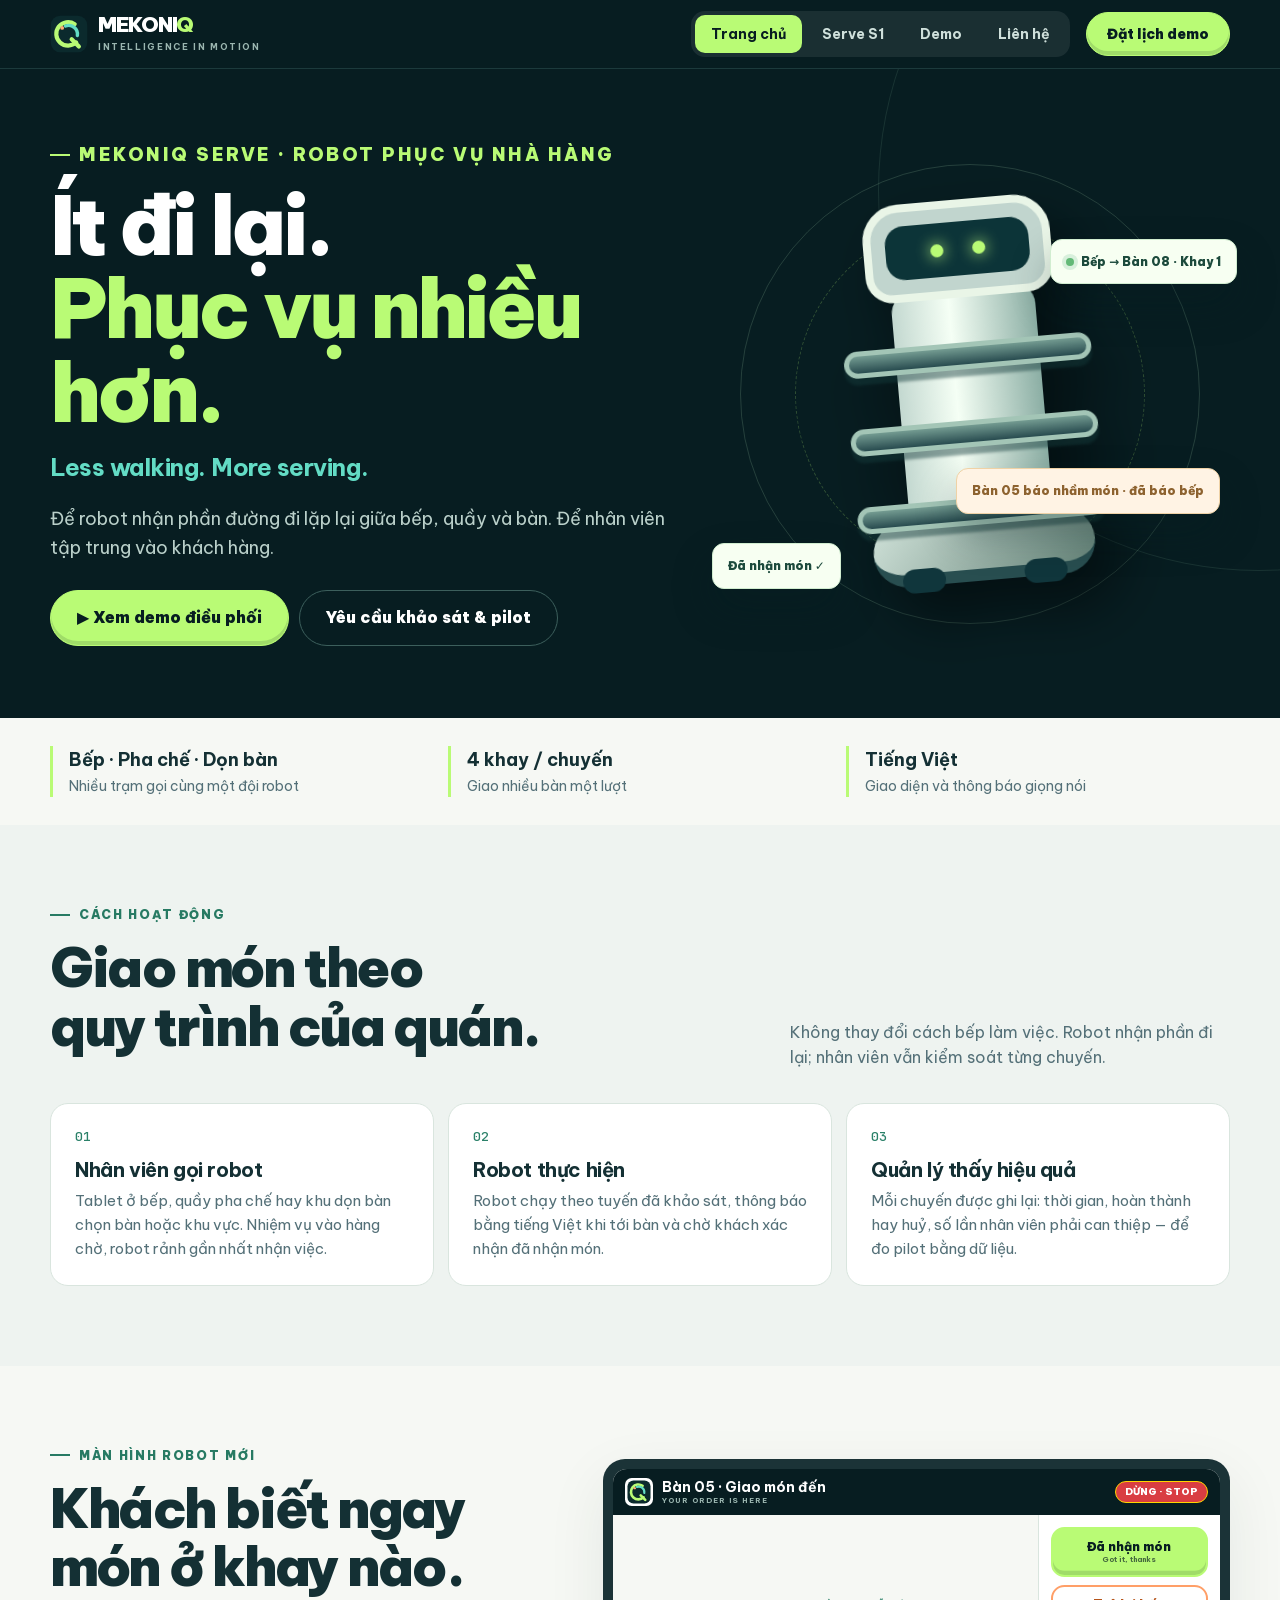
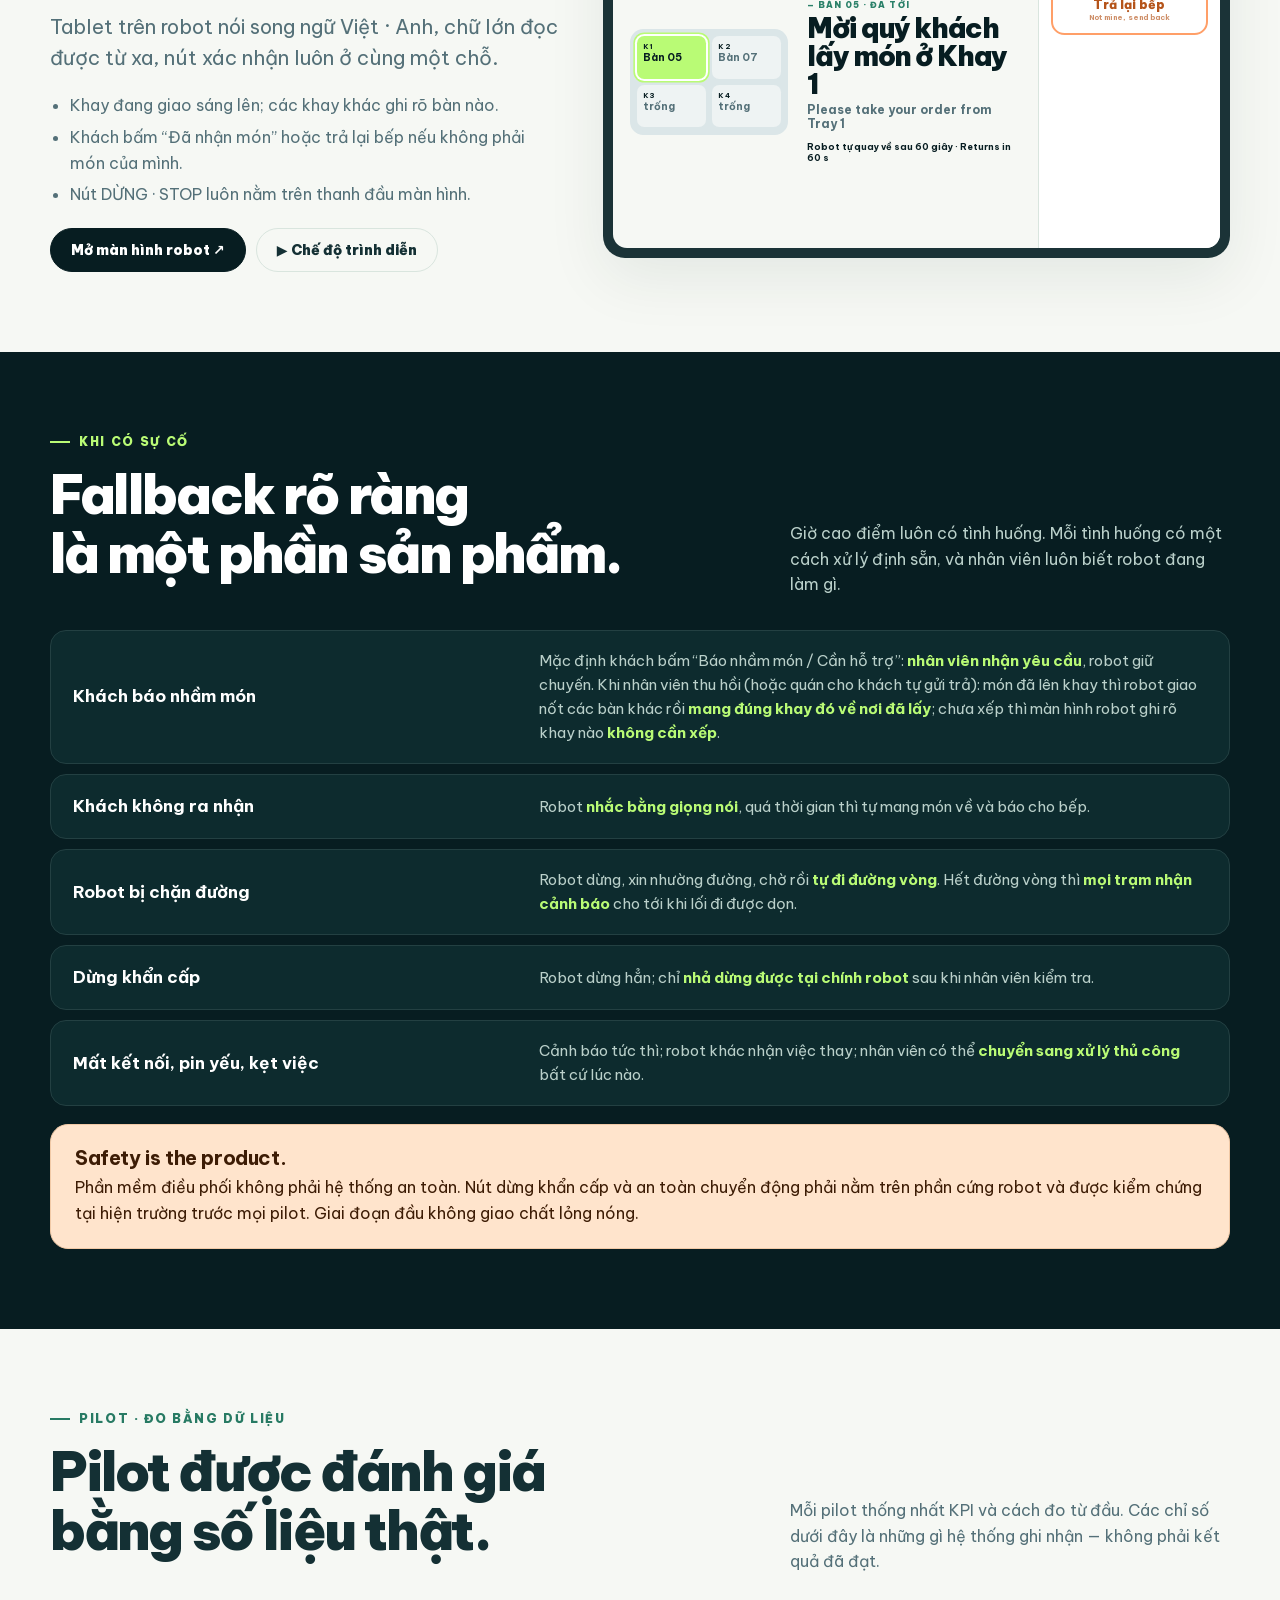
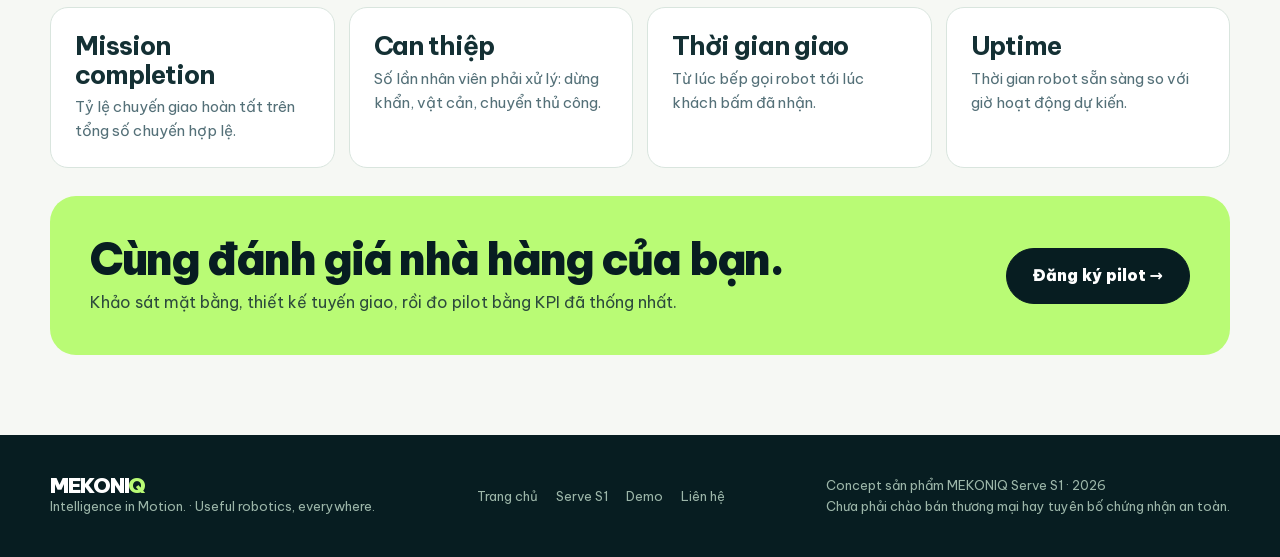
==== commit bc1b7355: "web: describe guest wrong-item reports instead of guest cancels Default policy is request: the guest" ====
--- a/index.html
+++ b/index.html
@@ -36,7 +36,7 @@
         <div class="tray t1"></div><div class="tray t2"></div><div class="tray t3"></div><div class="base"></div><div class="wheel wa"></div><div class="wheel wb"></div></div>
       <div class="float one"><i></i>Bếp → Bàn 08 · Khay 1</div>
       <div class="float two">Đã nhận món ✓</div>
-      <div class="float three">Bàn 05 huỷ · mang về bếp</div>
+      <div class="float three">Bàn 05 báo nhầm món · đã báo bếp</div>
     </div>
   </div></section>
 
@@ -89,7 +89,7 @@
     <div class="head"><div><p class="eyebrow">Khi có sự cố</p><h2>Fallback rõ ràng<br>là một phần sản phẩm.</h2></div>
       <p>Giờ cao điểm luôn có tình huống. Mỗi tình huống có một cách xử lý định sẵn, và nhân viên luôn biết robot đang làm gì.</p></div>
     <div class="cases">
-      <div class="case"><b>Khách huỷ món</b><span>Món đã lên khay: robot giao nốt các bàn khác rồi <strong>mang đúng khay đó về nơi đã lấy</strong>. Chưa xếp: màn hình robot ghi rõ khay nào <strong>không cần xếp</strong>.</span></div>
+      <div class="case"><b>Khách báo nhầm món</b><span>Mặc định khách bấm “Báo nhầm món / Cần hỗ trợ”: <strong>nhân viên nhận yêu cầu</strong>, robot giữ chuyến. Khi nhân viên thu hồi (hoặc quán cho khách tự gửi trả): món đã lên khay thì robot giao nốt các bàn khác rồi <strong>mang đúng khay đó về nơi đã lấy</strong>; chưa xếp thì màn hình robot ghi rõ khay nào <strong>không cần xếp</strong>.</span></div>
       <div class="case"><b>Khách không ra nhận</b><span>Robot <strong>nhắc bằng giọng nói</strong>, quá thời gian thì tự mang món về và báo cho bếp.</span></div>
       <div class="case"><b>Robot bị chặn đường</b><span>Robot dừng, xin nhường đường, chờ rồi <strong>tự đi đường vòng</strong>. Hết đường vòng thì <strong>mọi trạm nhận cảnh báo</strong> cho tới khi lối đi được dọn.</span></div>
       <div class="case"><b>Dừng khẩn cấp</b><span>Robot dừng hẳn; chỉ <strong>nhả dừng được tại chính robot</strong> sau khi nhân viên kiểm tra.</span></div>
--- a/site.css
+++ b/site.css
@@ -5,6 +5,7 @@
 @font-face { font-family: 'Be Vietnam Pro'; font-weight: 700; font-display: swap; src: url(demo/fonts/BeVietnamPro-700-latin.woff2) format('woff2'); unicode-range: U+0000-00FF, U+0131, U+0152-0153, U+02BB-02BC, U+02C6, U+02DA, U+02DC, U+0304, U+0308, U+0329, U+2000-206F, U+20AC, U+2122, U+2191, U+2193, U+2212, U+2215, U+FEFF, U+FFFD; }
 @font-face { font-family: 'Be Vietnam Pro'; font-weight: 900; font-display: swap; src: url(demo/fonts/BeVietnamPro-900-vi.woff2) format('woff2'); unicode-range: U+0102-0103, U+0110-0111, U+0128-0129, U+0168-0169, U+01A0-01A1, U+01AF-01B0, U+0300-0301, U+0303-0304, U+0308-0309, U+0323, U+0329, U+1EA0-1EF9, U+20AB; }
 @font-face { font-family: 'Be Vietnam Pro'; font-weight: 900; font-display: swap; src: url(demo/fonts/BeVietnamPro-900-latin.woff2) format('woff2'); unicode-range: U+0000-00FF, U+0131, U+0152-0153, U+02BB-02BC, U+02C6, U+02DA, U+02DC, U+0304, U+0308, U+0329, U+2000-206F, U+20AC, U+2122, U+2191, U+2193, U+2212, U+2215, U+FEFF, U+FFFD; }
+@font-face { font-family: 'JetBrains Mono'; font-weight: 500; font-display: swap; src: url(demo/fonts/JetBrainsMono-500.woff2) format('woff2'); unicode-range: U+0000-00FF, U+0131, U+0152-0153, U+02BB-02BC, U+02C6, U+02DA, U+02DC, U+0304, U+0308, U+0329, U+2000-206F, U+20AC, U+2122, U+2191, U+2193, U+2212, U+2215, U+FEFF, U+FFFD; }
 
 /* Tokens: copy of the demo/brand.css :root block. */
 :root {
@@ -25,10 +26,10 @@
 [hidden] { display: none !important; }
 h1, h2, h3, p { margin-top: 0; }
 h1, h2, h3 { line-height: 1.08; letter-spacing: -.045em; font-weight: 900; }
-h2 { font-size: clamp(32px, 4.4vw, 54px); margin-bottom: 16px; }
+h1, h2 { font-size: clamp(32px, 4.4vw, 54px); margin-bottom: 16px; }
 h3 { font-size: 20px; letter-spacing: -.02em; font-weight: 700; margin-bottom: 8px; }
 .wrap { width: min(1180px, 100% - 32px); margin: auto; }
-.eyebrow { display: flex; align-items: center; gap: 9px; text-transform: uppercase; letter-spacing: .14em; font-size: 12px; font-weight: 900; color: var(--green); margin: 0 0 14px; }
+.eyebrow { display: flex; align-items: center; gap: 9px; text-transform: uppercase; letter-spacing: .14em; font-size: 12px; font-weight: 900; color: #277a63; margin: 0 0 14px; }   /* darker than --green: 4.5:1 at 12px on paper and tint */
 .eyebrow:before { content: ""; width: 20px; height: 2px; background: currentColor; }
 .lead { font-size: clamp(17px, 2vw, 20px); line-height: 1.55; color: var(--muted); }
 .small { font-size: 13px; }
@@ -99,7 +100,7 @@
 .section.dark .eyebrow { color: var(--mint); }
 .section.dark p { color: #bad0ca; }
 .head { display: flex; justify-content: space-between; gap: 28px; align-items: flex-end; margin-bottom: 32px; }
-.head p { max-width: 440px; margin: 0; color: var(--muted); }
+.head > p { max-width: 440px; margin: 0; color: var(--muted); }
 .cards { display: grid; grid-template-columns: repeat(3, minmax(0, 1fr)); gap: 14px; }
 .cards.four { grid-template-columns: repeat(4, minmax(0, 1fr)); }
 .cards.two { grid-template-columns: repeat(2, minmax(0, 1fr)); }
@@ -165,6 +166,7 @@
 .form input, .form select, .form textarea { width: 100%; border: 1px solid #c6d8ca; background: #fff; border-radius: 12px; padding: 12px 13px; margin-top: 6px; color: var(--ink); }
 .form textarea { min-height: 100px; resize: vertical; }
 .form .wide { grid-column: 1 / -1; }
+.form .btn { white-space: normal; }   /* long labels wrap on phones instead of widening the form */
 .form .output { border: 1px solid #cae3c0; background: #edfae5; padding: 14px; border-radius: 12px; white-space: pre-wrap; word-break: break-word; font-size: 14px; }
 .form .done-msg { display: none; }
 .form.done label, .form.done button[type=submit] { display: none; }
@@ -197,7 +199,7 @@
   .float.one { right: 10px; } .float.two { left: 8px; }
   .section { padding: 56px 0; }
   .head { display: block; }
-  .head p { margin-top: 12px; }
+  .head > p { margin-top: 12px; }
   .cards, .cards.two, .points { grid-template-columns: 1fr; }
   .case { grid-template-columns: 1fr; gap: 4px; }
   .form { grid-template-columns: 1fr; }
